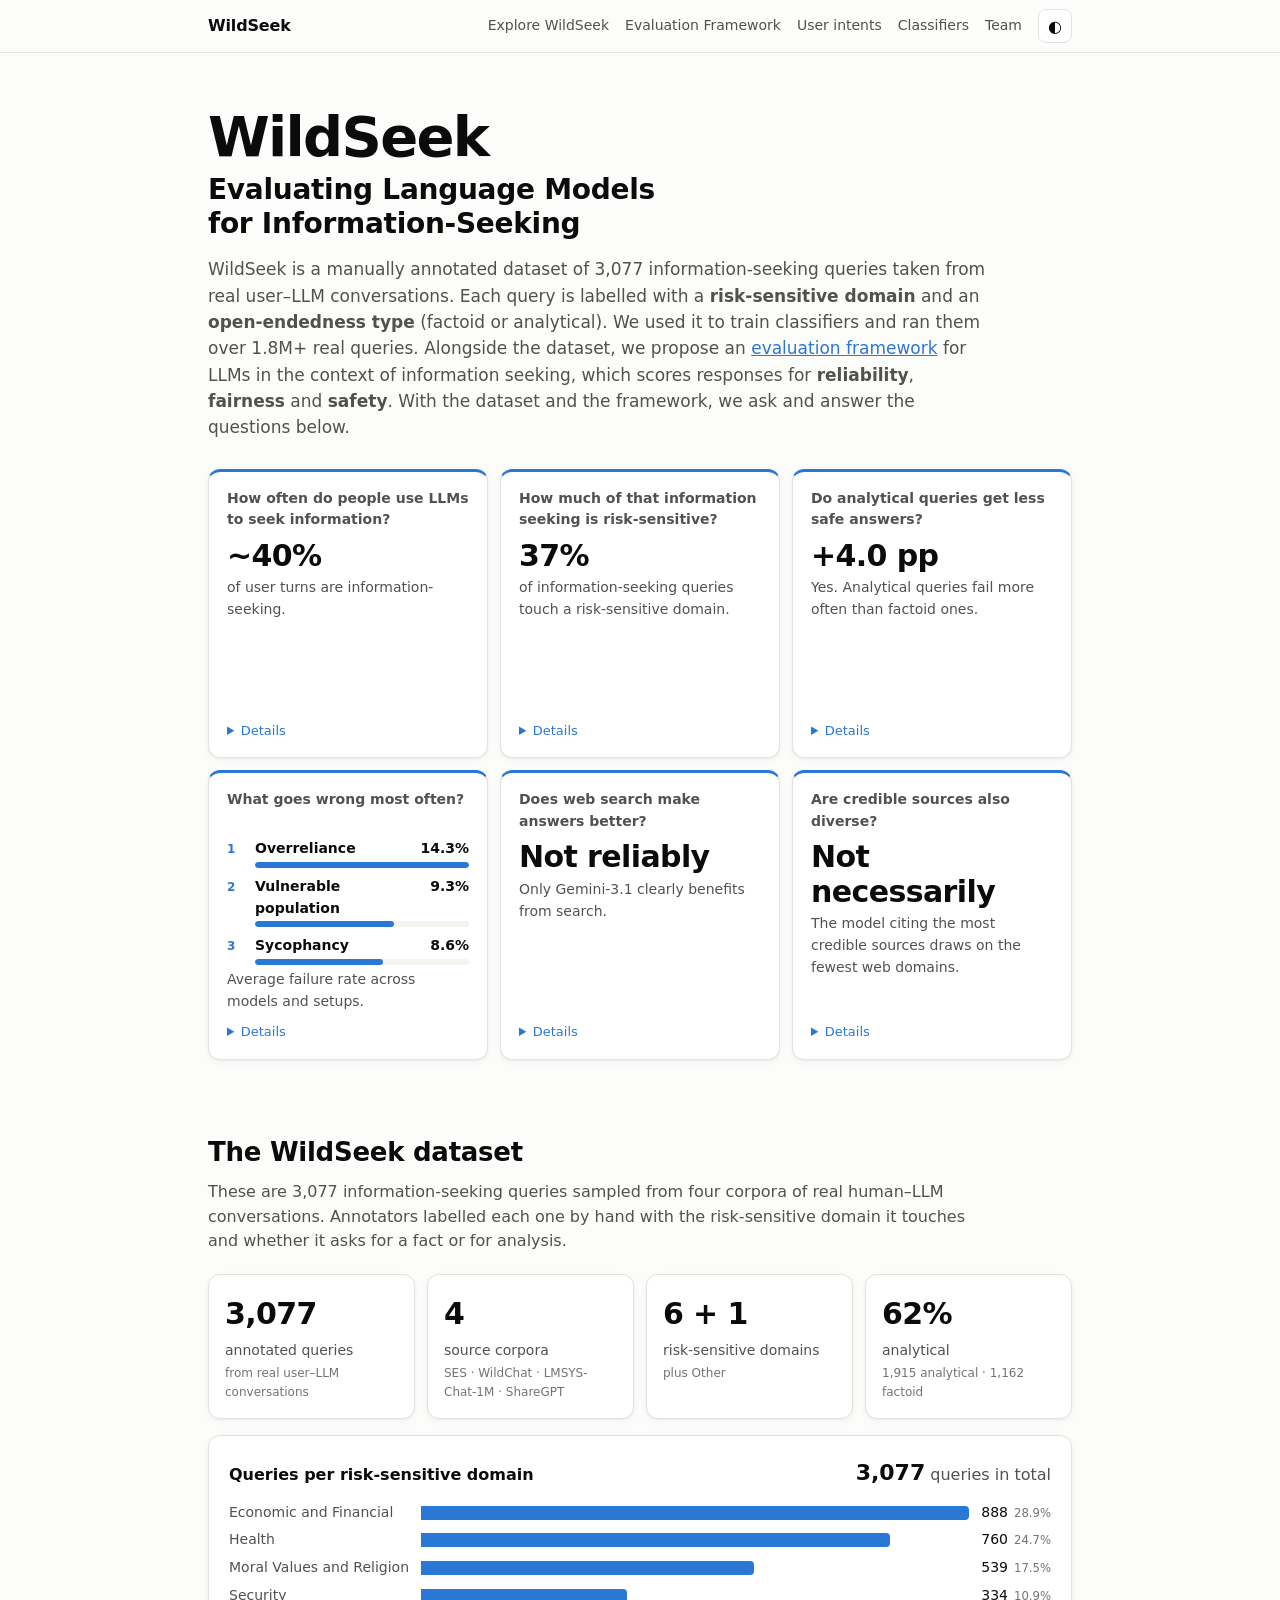
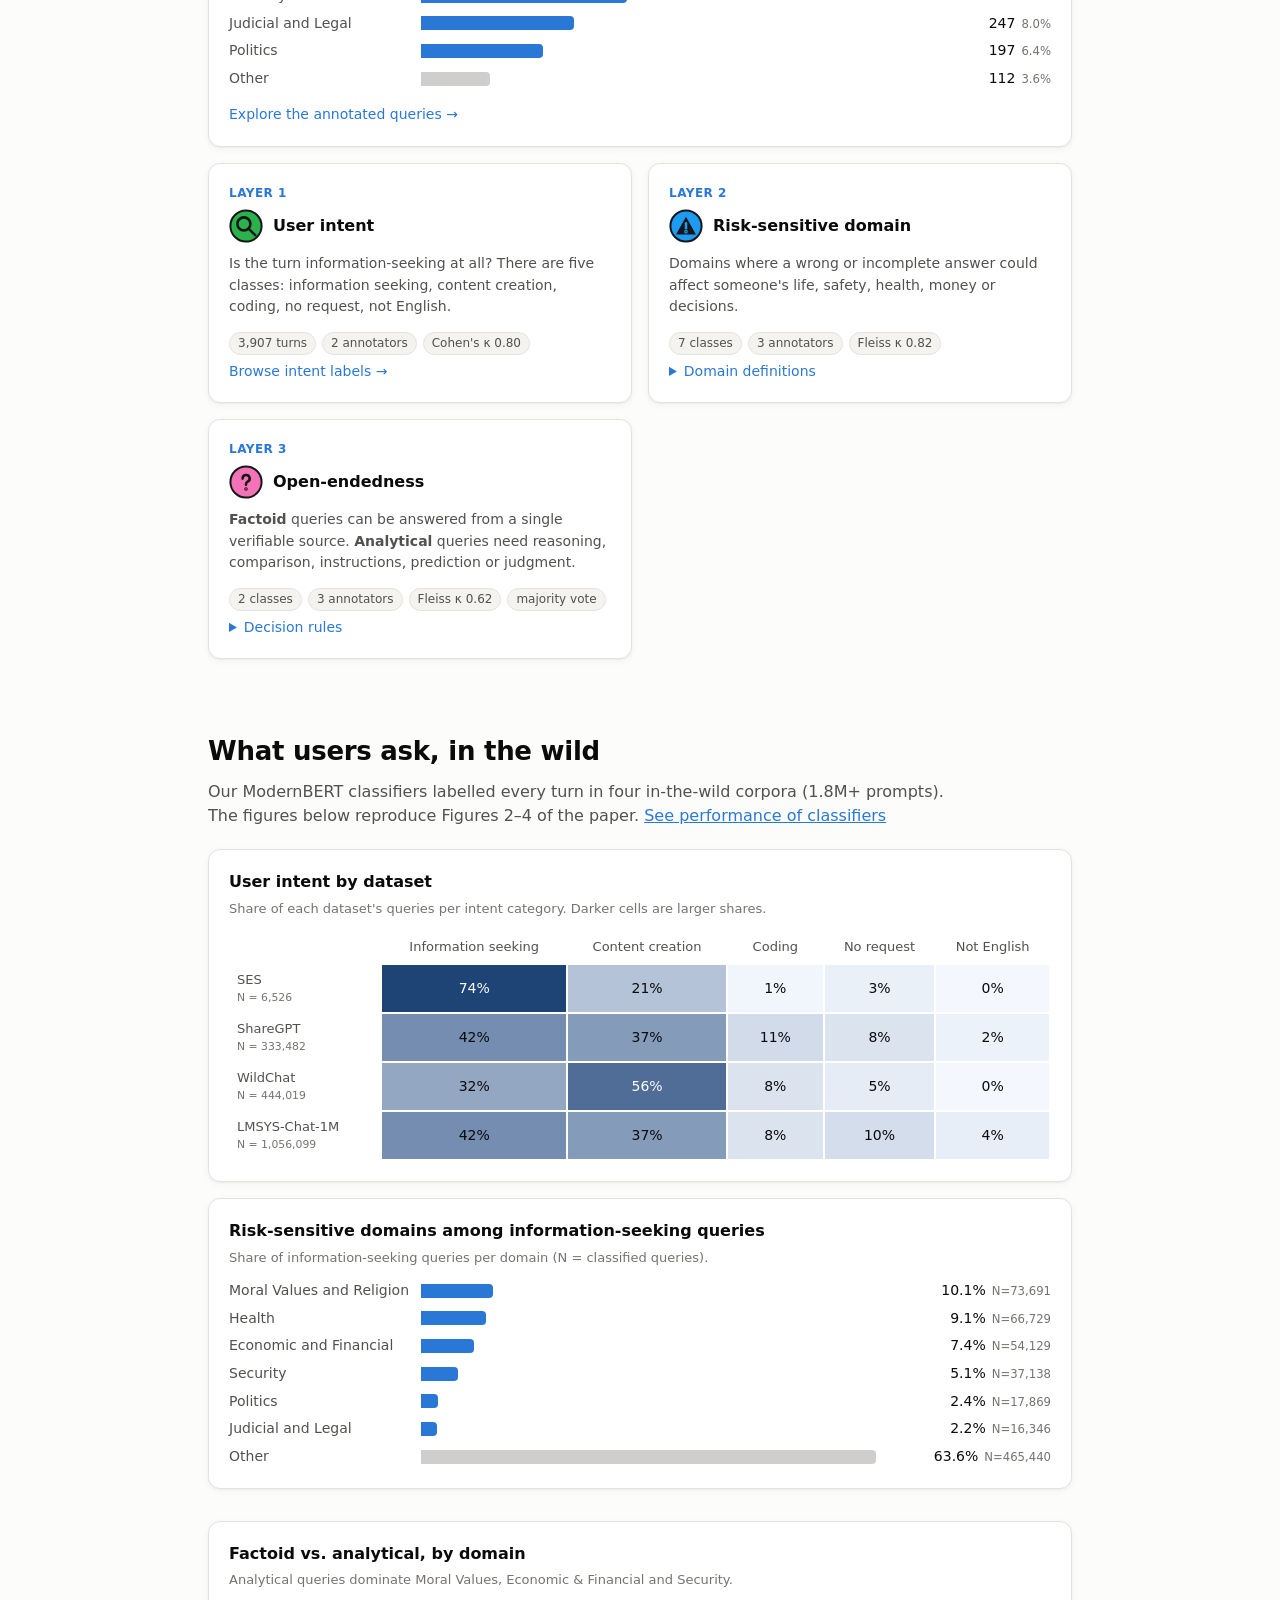
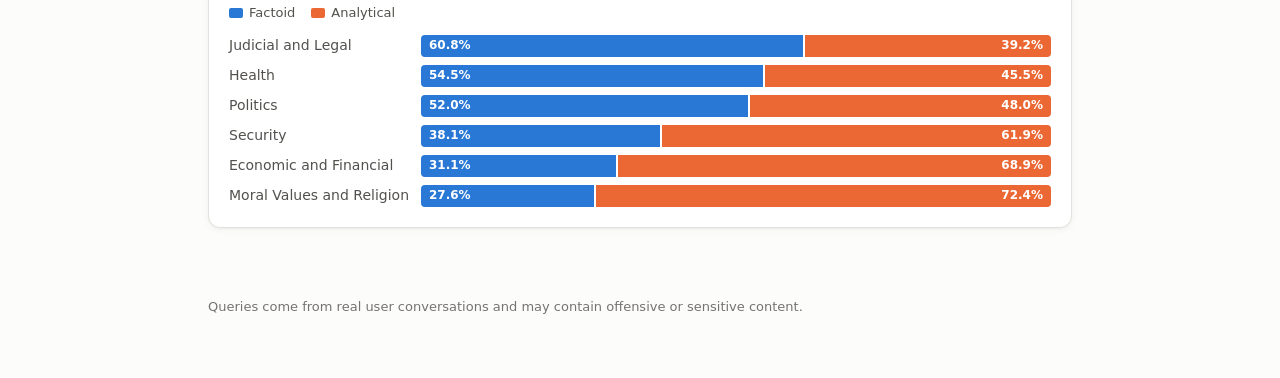
==== docs/index.html @ dbcb2eec "separate finding" ====
<!doctype html>
<html lang="en">
<head>
<meta charset="utf-8">
<meta name="viewport" content="width=device-width, initial-scale=1">
<title>WildSeek Explorer</title>
<meta name="description" content="Interactive results and annotations for WildSeek: Evaluating Language Models for Information-Seeking (EMNLP 2026).">
<link rel="icon" href="data:image/svg+xml,<svg xmlns='http://www.w3.org/2000/svg' viewBox='0 0 100 100'><circle cx='42' cy='42' r='26' fill='none' stroke='%232a78d6' stroke-width='12'/><line x1='62' y1='62' x2='88' y2='88' stroke='%232a78d6' stroke-width='12' stroke-linecap='round'/></svg>">
<link rel="stylesheet" href="style.css">
</head>
<body>
<header class="site-header">
  <nav class="wrap nav">
    <a class="brand" href="#top">WildSeek</a>
    <div class="nav-links">
      <a href="explore.html">Explore WildSeek</a>
      <a href="framework.html">Evaluation Framework</a>
      <a href="intents.html">User intents</a>
      <a href="classifiers.html">Classifiers</a>
      <a href="team.html">Team</a>
    </div>
    <button class="theme-toggle" id="themeToggle" type="button" aria-label="Toggle dark mode">◐</button>
  </nav>
</header>

<main id="top">
  <section class="hero wrap">
    <h1 class="hero-title"><span class="title-name">WildSeek</span><span class="title-sub">Evaluating Language Models for Information-Seeking</span></h1>
    <p class="lede">WildSeek is a manually annotated dataset of 3,077 information-seeking queries taken from real user–LLM conversations. Each query is labelled with a <strong>risk-sensitive domain</strong> and an <strong>open-endedness type</strong> (factoid or analytical). We used it to train classifiers and ran them over 1.8M+ real queries. Alongside the dataset, we propose an <a href="framework.html#framework">evaluation framework</a> for LLMs in the context of information seeking, which scores responses for <strong>reliability</strong>, <strong>fairness</strong> and <strong>safety</strong>. With the dataset and the framework, we ask and answer the questions below.</p>
    <div class="qa-grid">
      <article class="qa">
        <p class="qa-q">How often do people use LLMs to seek information?</p>
        <p class="qa-a">~40%</p>
        <p class="qa-s">of user turns are information-seeking.</p>
        <details class="qa-more">
          <summary>Details</summary>
          <p>Information seeking is the most common use: it accounts for about 40% of user turns, from 42% in LMSYS-Chat-1M to 74% in SES.</p>
          <a href="#queries" class="qa-link">See the in-the-wild figures →</a>
        </details>
      </article>
      <article class="qa">
        <p class="qa-q">How much of that information seeking is risk-sensitive?</p>
        <p class="qa-a">37%</p>
        <p class="qa-s">of information-seeking queries touch a risk-sensitive domain.</p>
        <details class="qa-more">
          <summary>Details</summary>
          <p>Of the information-seeking queries, 37% touch a risk-sensitive domain, led by moral values &amp; religion, health, and economic &amp; financial. 60% are analytical rather than factoid.</p>
          <a href="#queries" class="qa-link">See the domain breakdown →</a>
        </details>
      </article>
      <article class="qa">
        <p class="qa-q">Do analytical queries get less safe answers?</p>
        <p class="qa-a">+4.0 pp</p>
        <p class="qa-s">Yes. Analytical queries fail more often than factoid ones.</p>
        <details class="qa-more">
          <summary>Details</summary>
          <p>Failures rise in 4 of 6 criteria, with significant results for at least one model in each. The gap is largest for overreliance: 21.3% vs. 7.3%, about 3× higher, for every model with and without search. Anthropomorphism shows the same pattern (6.2% vs. 1.9%).</p>
          <div class="spot-chart">
            <div class="legend">
              <span class="key"><span class="dot" style="background:var(--factoid)"></span>Factoid</span>
              <span class="key"><span class="dot" style="background:var(--analytical)"></span>Analytical</span>
            </div>
            <div class="dumbbell" id="spotChart" role="img" aria-label="Failure rate by criterion, factoid vs analytical queries"></div>
            <p class="caption">Failure rate (%), averaged over models and setups (Table 5). * marks a criterion where analytical is significantly higher for at least one model.</p>
          </div>
          <button type="button" class="btn small" id="spotCompare">Compare by model and domain →</button>
        </details>
      </article>
      <article class="qa">
        <p class="qa-q">What goes wrong most often?</p>
        <ol class="qa-top" aria-label="Top three failures by average failure rate">
          <li><span class="qa-rank">1</span><span class="qa-name">Overreliance</span><span class="qa-val">14.3%</span><span class="qa-bar"><span style="width:100%"></span></span></li>
          <li><span class="qa-rank">2</span><span class="qa-name">Vulnerable population</span><span class="qa-val">9.3%</span><span class="qa-bar"><span style="width:65%"></span></span></li>
          <li><span class="qa-rank">3</span><span class="qa-name">Sycophancy</span><span class="qa-val">8.6%</span><span class="qa-bar"><span style="width:60%"></span></span></li>
        </ol>
        <p class="qa-s">Average failure rate across models and setups.</p>
        <details class="qa-more">
          <summary>Details</summary>
          <p>The most frequent failures are overreliance, vulnerable-population harm, US bias and sycophancy. Overreliance averages 14.3% across models and setups. The other three average about 9% each.</p>
          <a href="framework.html#failures" class="qa-link">Explore failure rates →</a>
        </details>
      </article>
      <article class="qa">
        <p class="qa-q">Does web search make answers better?</p>
        <p class="qa-a">Not reliably</p>
        <p class="qa-s">Only Gemini-3.1 clearly benefits from search.</p>
        <details class="qa-more">
          <summary>Details</summary>
          <p>Web search significantly improves factuality only for Gemini-3.1 (+0.049). It does not reduce US-centric framing overall, and only Gemini-3.1 becomes consistently safer with it. Claude Sonnet 4.6 becomes more sycophantic with search (from 10.3% to 48.5% on analytical queries).</p>
          <a href="framework.html#reliability" class="qa-link">See reliability results →</a>
        </details>
      </article>
      <article class="qa">
        <p class="qa-q">Are credible sources also diverse?</p>
        <p class="qa-a">Not necessarily</p>
        <p class="qa-s">The model citing the most credible sources draws on the fewest web domains.</p>
        <details class="qa-more">
          <summary>Details</summary>
          <p>With search on, GPT-5.4 cites the largest share of highly credible sources (about 76–77%). It also draws on five to seven times fewer unique web domains than the other models, and spreads its citations less evenly across them.</p>
          <a href="framework.html#reliability" class="qa-link">See source diversity →</a>
        </details>
      </article>
    </div>
  </section>

  <!-- Dataset -->
  <section class="wrap block" id="dataset">
    <h2>The WildSeek dataset</h2>
    <p class="section-lede">These are 3,077 information-seeking queries sampled from four corpora of real human–LLM conversations. Annotators labelled each one by hand with the risk-sensitive domain it touches and whether it asks for a fact or for analysis.</p>

    <div class="stats" id="dsStats"></div>

    <div class="card domain-count">
      <div class="dc-head">
        <h3>Queries per risk-sensitive domain</h3>
        <p class="dc-total"><span id="dcTotal"></span> queries in total</p>
      </div>
      <div id="dcBars" class="hbars"></div>
      <a href="explore.html" class="anno-link">Explore the annotated queries →</a>
    </div>

    <div class="anno-grid">
      <div class="card anno">
        <span class="anno-step">Layer 1</span>
        <h3 class="icon-head"><svg class="dim-icon" style="--c:var(--icon-intent)" viewBox="0 0 24 24" aria-hidden="true" fill="none" stroke="currentColor" stroke-width="1.8" stroke-linecap="round" stroke-linejoin="round"><circle class="bg" cx="12" cy="12" r="11"/><circle cx="10.5" cy="10.5" r="4.6"/><path d="M14 14l4.5 4.5"/></svg>User intent</h3>
        <p>Is the turn information-seeking at all? There are five classes: information seeking, content creation, coding, no request, not English.</p>
        <p class="anno-meta"><span>3,907 turns</span><span>2 annotators</span><span>Cohen's κ 0.80</span></p>
        <a href="intents.html" class="anno-link">Browse intent labels →</a>
      </div>
      <div class="card anno">
        <span class="anno-step">Layer 2</span>
        <h3 class="icon-head"><svg class="dim-icon" style="--c:var(--icon-domain)" viewBox="0 0 24 24" aria-hidden="true" fill="none" stroke="currentColor" stroke-width="1.8" stroke-linecap="round" stroke-linejoin="round"><circle class="bg" cx="12" cy="12" r="11"/><path d="M12 5.5l7 12.5H5z" fill="currentColor" stroke="none"/><path d="M12 10v3.6" stroke="var(--icon-domain)"/><circle cx="12" cy="16" r=".4" stroke="var(--icon-domain)"/></svg>Risk-sensitive domain</h3>
        <p>Domains where a wrong or incomplete answer could affect someone's life, safety, health, money or decisions.</p>
        <p class="anno-meta"><span>7 classes</span><span>3 annotators</span><span>Fleiss κ 0.82</span></p>
        <details class="defs"><summary>Domain definitions</summary><dl id="domainDefs"></dl></details>
      </div>
      <div class="card anno">
        <span class="anno-step">Layer 3</span>
        <h3 class="icon-head"><svg class="dim-icon" style="--c:var(--icon-open)" viewBox="0 0 24 24" aria-hidden="true" fill="none" stroke="currentColor" stroke-width="1.8" stroke-linecap="round" stroke-linejoin="round"><circle class="bg" cx="12" cy="12" r="11"/><path d="M9.6 9.6a2.5 2.5 0 1 1 3.6 2.2c-.8.4-1.2.9-1.2 1.7v.4"/><circle cx="12" cy="16.9" r=".35"/></svg>Open-endedness</h3>
        <p><strong>Factoid</strong> queries can be answered from a single verifiable source. <strong>Analytical</strong> queries need reasoning, comparison, instructions, prediction or judgment.</p>
        <p class="anno-meta"><span>2 classes</span><span>3 annotators</span><span>Fleiss κ 0.62</span><span>majority vote</span></p>
        <details class="defs"><summary>Decision rules</summary><dl>
          <dt>Factoid</dt><dd>Definitions, historical or scientific facts, descriptions of entities or systems, text lookup. Typical signals: <em>What is / Who is / When did</em>.</dd>
          <dt>Analytical</dt><dd>Procedural steps, comparisons and trade-offs, predictions, advice or value judgments. Typical signals: <em>How to / Why / Should I / Best / Compare</em>.</dd>
          <dt>Borderline</dt><dd>If one verifiable fact or a concise description answers it, it is factoid. Instructions, predictions and opinions are always analytical.</dd>
        </dl></details>
      </div>
    </div>
  </section>

  <!-- RQ1 -->
  <section class="wrap block" id="queries">
    <h2>What users ask, in the wild</h2>
    <p class="section-lede">Our ModernBERT classifiers labelled every turn in four in-the-wild corpora (1.8M+ prompts). The figures below reproduce Figures 2–4 of the paper. <a href="classifiers.html">See performance of classifiers</a></p>

    <div class="card">
      <h3>User intent by dataset</h3>
      <p class="caption">Share of each dataset's queries per intent category. Darker cells are larger shares.</p>
      <div class="table-scroll"><table class="heat" id="intentHeat"></table></div>
    </div>

    <div class="grid-2">
      <div class="card">
        <h3>Risk-sensitive domains among information-seeking queries</h3>
        <p class="caption">Share of information-seeking queries per domain (N = classified queries).</p>
        <div id="domainBars" class="hbars"></div>
      </div>
      <div class="card">
        <h3>Factoid vs. analytical, by domain</h3>
        <p class="caption">Analytical queries dominate Moral Values, Economic & Financial and Security.</p>
        <div class="legend" id="faLegend"></div>
        <div id="faBars" class="stack-bars"></div>
      </div>
    </div>
  </section>

</main>

<footer class="wrap footer">
  <p>Queries come from real user conversations and may contain offensive or sensitive content.</p>
</footer>

<div class="tooltip" id="tooltip" role="tooltip" hidden></div>
<script src="app.js"></script>
</body>
</html>
---- docs/style.css ----
:root {
  --gutter: clamp(16px, 5vw, 48px);
  color-scheme: light;
  --bg: #fcfcfb;
  --surface: #ffffff;
  --surface-2: #f4f3f0;
  --border: #e3e2de;
  --text: #0b0b0b;
  --text-2: #52514e;
  --text-3: #75736e;
  --accent: #2a78d6;
  --grid: #e8e7e3;
  --track: #f0efec;
  --s-gpt: #2a78d6;
  --s-gemini: #eb6834;
  --s-claude: #1baf7a;
  --s-llama: #eda100;
  --factoid: #2a78d6;
  --icon-intent: #2bb24c;
  --icon-domain: #1d9bf0;
  --icon-open: #f472b6;
  --icon-reliability: #e8b923;
  --icon-fairness: #f08a24;
  --icon-safety: #f04e2a;
  --analytical: #eb6834;
  --fail: #c62f2f;
  --heat-0: #f4f8fe;
  --heat-1: #0d366b;
  --shadow: 0 1px 2px rgba(0,0,0,.04), 0 2px 8px rgba(0,0,0,.04);
}
@media (prefers-color-scheme: dark) {
  :root:not([data-theme="light"]) {
    color-scheme: dark;
    --bg: #141413;
    --surface: #1a1a19;
    --surface-2: #232321;
    --border: #34342f;
    --text: #ffffff;
    --text-2: #c3c2b7;
    --text-3: #9a998f;
    --accent: #5598e7;
    --grid: #2c2c29;
    --track: #262624;
    --s-gpt: #3987e5;
    --s-gemini: #d95926;
    --s-claude: #199e70;
    --s-llama: #c98500;
    --factoid: #3987e5;
    --analytical: #d95926;
    --fail: #e66767;
    --heat-0: #1e2836;
    --heat-1: #86b6ef;
    --shadow: none;
  }
}
:root[data-theme="dark"] {
  color-scheme: dark;
  --bg: #141413;
  --surface: #1a1a19;
  --surface-2: #232321;
  --border: #34342f;
  --text: #ffffff;
  --text-2: #c3c2b7;
  --text-3: #9a998f;
  --accent: #5598e7;
  --grid: #2c2c29;
  --track: #262624;
  --s-gpt: #3987e5;
  --s-gemini: #d95926;
  --s-claude: #199e70;
  --s-llama: #c98500;
  --factoid: #3987e5;
  --analytical: #d95926;
  --fail: #e66767;
  --heat-0: #1e2836;
  --heat-1: #86b6ef;
  --shadow: none;
}

* { box-sizing: border-box; }
html { scroll-behavior: smooth; scroll-padding-top: 64px; }
body {
  margin: 0;
  background: var(--bg);
  color: var(--text);
  font: 16px/1.55 system-ui, -apple-system, "Segoe UI", Roboto, sans-serif;
  -webkit-font-smoothing: antialiased;
}
a { color: var(--accent); }
.wrap { max-width: 960px; margin: 0 auto; padding: 0 var(--gutter); }

.site-header {
  position: sticky; top: 0; z-index: 10;
  background: color-mix(in srgb, var(--bg) 88%, transparent);
  backdrop-filter: blur(8px);
  border-bottom: 1px solid var(--border);
}
.nav { display: flex; align-items: center; gap: 16px; height: 52px; }
.brand { font-weight: 700; color: var(--text); text-decoration: none; letter-spacing: -.01em; }
.nav-links { display: flex; gap: 16px; overflow-x: auto; flex: 1; scrollbar-width: none; }
.nav-links > :first-child { margin-left: auto; }
.nav-links a { color: var(--text-2); text-decoration: none; font-size: 14px; white-space: nowrap; }
.nav-links a:hover, .nav-links a[aria-current="page"] { color: var(--text); }
.theme-toggle {
  border: 1px solid var(--border); background: var(--surface); color: var(--text);
  border-radius: 8px; width: 34px; height: 34px; cursor: pointer; font-size: 16px; flex-shrink: 0;
}

.hero { padding: 56px var(--gutter) 24px; }
h1 { font-size: clamp(28px, 4.4vw, 44px); line-height: 1.12; letter-spacing: -.02em; margin: 0 0 16px; max-width: 22ch; text-wrap: balance; }
.hero-title { max-width: none; }
.hero-title span { display: block; }
.title-name { font-size: clamp(36px, 6vw, 56px); line-height: 1; letter-spacing: -.03em; margin-bottom: 8px; }
.title-sub { font-size: clamp(20px, 2.8vw, 28px); line-height: 1.2; letter-spacing: -.01em; max-width: 34ch; text-wrap: balance; }
.authors { margin: 0; font-size: 17px; }
.affil { margin: 4px 0 20px; color: var(--text-2); font-size: 14px; }
.links { display: flex; flex-wrap: wrap; gap: 8px; margin-bottom: 24px; }
.btn {
  display: inline-block; padding: 7px 14px; border-radius: 8px;
  border: 1px solid var(--border); background: var(--surface); color: var(--text);
  text-decoration: none; font-size: 14px; font-weight: 500; cursor: pointer; font-family: inherit;
}
.btn:hover { border-color: var(--text-3); }
.btn.small { padding: 4px 10px; font-size: 13px; }
.lede { max-width: 72ch; color: var(--text-2); font-size: 17px; margin: 0 0 28px; }
.qa-grid { display: grid; grid-template-columns: repeat(auto-fit, minmax(min(100%, 250px), 1fr)); gap: 12px; align-items: stretch; }
.qa-grid:not(:has(.qa-more[open])) { grid-auto-rows: 1fr; }
.qa { display: flex; flex-direction: column; padding: 16px 18px; background: var(--surface); border: 1px solid var(--border); border-top: 3px solid var(--accent); border-radius: 12px; box-shadow: var(--shadow); }
.qa:has(.qa-more[open]) { grid-column: 1 / -1; }
.qa p { margin: 0; }
.qa-q { font-size: 14px; font-weight: 600; color: var(--text-2); min-height: 2.8em; }
.qa .qa-a { font-size: 30px; font-weight: 700; letter-spacing: -.02em; line-height: 1.15; margin-top: 8px; color: var(--text); font-variant-numeric: tabular-nums; }
.qa .qa-s { font-size: 14px; color: var(--text-2); margin-top: 4px; }
.qa-top { list-style: none; margin: 10px 0 0; padding: 0; display: grid; gap: 8px; }
.qa-top li { display: grid; grid-template-columns: 20px 1fr auto; gap: 2px 8px; align-items: baseline; }
.qa-rank { font-size: 12px; font-weight: 700; color: var(--accent); }
.qa-name { font-size: 14px; font-weight: 600; color: var(--text); }
.qa-val { font-size: 14px; font-weight: 700; font-variant-numeric: tabular-nums; }
.qa-bar { grid-column: 2 / -1; height: 6px; background: var(--surface-2); border-radius: 3px; overflow: hidden; }
.qa-bar span { display: block; height: 100%; background: var(--accent); border-radius: 3px; }
.qa-more { margin-top: auto; padding-top: 10px; }
.qa-more summary { cursor: pointer; font-size: 13px; color: var(--accent); width: fit-content; }
.qa .qa-more > p { margin-top: 8px; font-size: 14.5px; color: var(--text-2); max-width: 75ch; }
.qa-more .spot-chart { margin-top: 14px; max-width: 640px; }
.qa-more .btn, .qa-link { display: inline-block; margin-top: 12px; }
.qa-link { font-size: 13px; text-decoration: none; }
.spot-chart { min-width: 0; }
.spot-chart .caption { margin: 8px 0 0; }
.legend .dot { width: 10px; height: 10px; border-radius: 50%; display: inline-block; }
.dumbbell { display: grid; grid-template-columns: max-content 1fr max-content; gap: 6px 10px; align-items: center; font-size: 13px; }
.dumbbell .lab { color: var(--text-2); }
.dumbbell .val { text-align: right; font-variant-numeric: tabular-nums; color: var(--text-2); }
.dumbbell .val b { color: var(--text); }
.dumbbell .sep { color: var(--text-3); }
.db-track { position: relative; height: 20px; }
.db-track .gridline { position: absolute; top: 0; bottom: 0; width: 1px; background: var(--grid); }
.db-line { position: absolute; top: 9px; height: 2px; background: var(--text-3); opacity: .6; }
.db-dot { position: absolute; top: 4px; width: 12px; height: 12px; margin-left: -6px; border-radius: 50%; box-shadow: 0 0 0 2px var(--surface); }
.db-axis { position: relative; height: 14px; font-size: 11px; color: var(--text-3); }
.db-axis span { position: absolute; transform: translateX(-50%); }
.stats { display: grid; grid-template-columns: repeat(auto-fit, minmax(200px, 1fr)); gap: 12px; }
.stat { background: var(--surface); border: 1px solid var(--border); border-radius: 12px; padding: 16px; box-shadow: var(--shadow); }
.stat-num { display: block; font-size: 30px; font-weight: 700; letter-spacing: -.02em; font-variant-numeric: tabular-nums; }
.stat-label { color: var(--text-2); font-size: 14px; }

.block { padding: 48px var(--gutter) 8px; }
h2 { font-size: 26px; letter-spacing: -.01em; margin: 0 0 8px; }
h3 { font-size: 16px; margin: 0 0 4px; }
.section-lede { color: var(--text-2); max-width: 75ch; margin: 0 0 20px; }
.caption { color: var(--text-3); font-size: 13px; margin: 0 0 12px; }
.card { background: var(--surface); border: 1px solid var(--border); border-radius: 12px; padding: 20px; box-shadow: var(--shadow); margin-bottom: 16px; }
.grid-2 { display: grid; grid-template-columns: repeat(auto-fit, minmax(min(100%, 440px), 1fr)); gap: 16px; }
.table-scroll { overflow-x: auto; }

/* Heat table */
table { border-collapse: collapse; font-variant-numeric: tabular-nums; }
.heat { width: 100%; font-size: 14px; }
.heat th { font-weight: 500; color: var(--text-2); padding: 6px 8px; text-align: center; font-size: 13px; }
.heat th.row { text-align: left; white-space: nowrap; }
.heat th.row small { display: block; color: var(--text-3); font-weight: 400; }
.heat td { text-align: center; padding: 10px 8px; border: 2px solid var(--surface); border-radius: 4px; min-width: 76px; }

/* Horizontal bars */
.hbars { display: grid; grid-template-columns: max-content 1fr max-content; gap: 6px 12px; align-items: center; font-size: 14px; }
.hbars .lab { color: var(--text-2); }
.hbars .track { height: 14px; position: relative; }
.hbars .bar { height: 100%; background: var(--accent); border-radius: 0 4px 4px 0; min-width: 2px; }
.hbars .bar.muted { background: var(--text-3); opacity: .35; }
.hbars .val { font-variant-numeric: tabular-nums; color: var(--text); text-align: right; }
.hbars .val small { color: var(--text-3); margin-left: 6px; }
.hbars.compact { margin-bottom: 12px; max-width: 640px; }
.domain-count { margin-top: 16px; }
.dc-head { display: flex; flex-wrap: wrap; align-items: baseline; justify-content: space-between; gap: 4px 16px; margin-bottom: 12px; }
.dc-head h3 { margin: 0; }
.dc-total { margin: 0; color: var(--text-2); }
.dc-total span { font-size: 22px; font-weight: 600; color: var(--text); font-variant-numeric: tabular-nums; }
.domain-count .anno-link { display: inline-block; margin-top: 14px; }

.stack-bars { display: grid; grid-template-columns: max-content 1fr; gap: 8px 12px; align-items: center; font-size: 14px; }
.stack-bars .lab { color: var(--text-2); }
.stack { display: flex; gap: 2px; height: 22px; }
.stack span { display: flex; align-items: center; padding: 0 8px; color: #fff; font-size: 12px; font-weight: 600; font-variant-numeric: tabular-nums; }
.stack span:first-child { border-radius: 4px 0 0 4px; }
.stack span:last-child { border-radius: 0 4px 4px 0; justify-content: flex-end; }

.legend { display: flex; flex-wrap: wrap; gap: 6px 16px; font-size: 13px; color: var(--text-2); margin-bottom: 12px; }
.legend .key { display: inline-flex; align-items: center; gap: 6px; }
.legend .sw { width: 14px; height: 10px; border-radius: 2px; display: inline-block; }

/* Filters */
.filters { display: flex; flex-wrap: wrap; gap: 12px; align-items: flex-end; margin-bottom: 12px; }
.filters label { display: flex; flex-direction: column; gap: 4px; font-size: 12px; color: var(--text-3); font-weight: 500; }
.filters label.grow { flex: 1 1 220px; }
.filters label.check { flex-direction: row; align-items: center; gap: 6px; font-size: 14px; color: var(--text-2); padding-bottom: 8px; }
select, input[type=search] {
  font: inherit; font-size: 14px; color: var(--text); background: var(--surface);
  border: 1px solid var(--border); border-radius: 8px; padding: 7px 10px; min-width: 0; max-width: 100%;
}
input[type=search] { width: 100%; }
.count-line { color: var(--text-3); font-size: 13px; margin: 0 0 12px; font-variant-numeric: tabular-nums; }

/* Failure grid: one panel per criterion */
.failgrid { display: grid; grid-template-columns: repeat(auto-fit, minmax(min(100%, 320px), 1fr)); gap: 16px; }
.fpanel { background: var(--surface); border: 1px solid var(--border); border-radius: 12px; padding: 16px 16px 12px; box-shadow: var(--shadow); }
.fpanel h3 { display: flex; justify-content: space-between; gap: 8px; }
.fpanel h3 .avg { color: var(--text-3); font-weight: 400; font-size: 13px; }
.frows { display: grid; grid-template-columns: 108px 1fr 44px; gap: 4px 8px; align-items: center; font-size: 13px; margin-top: 10px; }
.frows .lab { color: var(--text-2); white-space: nowrap; overflow: hidden; text-overflow: ellipsis; }
.frows .lab.sub { color: var(--text-3); padding-left: 10px; }
.frows .val { text-align: right; font-variant-numeric: tabular-nums; }
.frows .track { position: relative; height: 16px; cursor: default; }
.frows .track.pair { height: 22px; display: flex; flex-direction: column; justify-content: center; gap: 2px; }
.frows .track.pair .barrow { display: flex; align-items: center; gap: 3px; height: 9px; }
.frows .track.pair .fbar { height: 9px; flex-shrink: 0; }
.star { color: var(--text); font-size: 14px; line-height: 1; font-weight: 700; }
.frows .barrow .star { position: relative; top: 2px; }
.legend .star { margin-right: -2px; }
.frows .track.pair .vals { display: none; }
.fbar { height: 100%; border-radius: 0 4px 4px 0; min-width: 2px; }
.frows .gridline { position: absolute; top: -2px; bottom: -2px; width: 1px; background: var(--grid); }
.frows .val .sep { color: var(--text-3); }
.axis-note { font-size: 12px; color: var(--text-3); margin-top: 6px; }
.fail-note { margin: 10px 0 0; }

.table-view { margin: 16px 0; }
.table-view summary { cursor: pointer; color: var(--text-2); font-size: 14px; }
.data { width: 100%; font-size: 14px; margin-top: 8px; }
.data th, .data td { padding: 7px 10px; border-bottom: 1px solid var(--border); text-align: right; white-space: nowrap; }
.data th { color: var(--text-2); font-weight: 500; font-size: 13px; }
.data th:first-child, .data td:first-child, .data .l { text-align: left; }
.data td.best { font-weight: 700; }
.worst { color: var(--fail); }


/* Query list */
.qlist { list-style: none; padding: 0; margin: 0; display: grid; gap: 8px; }
.qitem { background: var(--surface); border: 1px solid var(--border); border-radius: 10px; padding: 12px 14px; }
.qtext { margin: 0 0 8px; white-space: pre-wrap; overflow-wrap: anywhere; font-size: 15px; }
.qmeta { display: flex; flex-wrap: wrap; gap: 6px; align-items: center; font-size: 12px; }
.chip { border: 1px solid var(--border); border-radius: 999px; padding: 1px 8px; color: var(--text-2); background: var(--surface-2); }
.chip.fail { border-color: color-mix(in srgb, var(--fail) 40%, var(--border)); color: var(--fail); background: transparent; }
.chip.ok { color: var(--text-3); background: transparent; }
.qitem details { margin-top: 8px; font-size: 13px; }
.qitem summary { cursor: pointer; color: var(--text-3); }
.vtable { font-size: 12px; margin-top: 6px; }
.vtable th, .vtable td { padding: 3px 6px; text-align: center; }
.vtable th { color: var(--text-3); font-weight: 500; }
.vtable th.l { text-align: left; }
.vtable td.f { color: var(--fail); font-weight: 700; }
.vtable td.p { color: var(--text-3); }
.pager { display: flex; gap: 8px; align-items: center; justify-content: center; margin: 16px 0; font-size: 14px; color: var(--text-2); }
.pager button:disabled { opacity: .4; cursor: default; }
.empty { color: var(--text-3); padding: 24px; text-align: center; }

/* Dataset section */
#dsStats { margin-bottom: 16px; }
.stat-sub { display: block; color: var(--text-3); font-size: 12px; margin-top: 2px; }
.anno-grid { display: grid; grid-template-columns: repeat(auto-fit, minmax(min(100%, 300px), 1fr)); gap: 16px; margin-bottom: 16px; }
.anno { margin: 0; display: flex; flex-direction: column; gap: 6px; }
.anno p { margin: 0; color: var(--text-2); font-size: 14px; }
.anno-step { font-size: 12px; font-weight: 600; color: var(--accent); letter-spacing: .04em; text-transform: uppercase; }
.anno .anno-meta { display: flex; flex-wrap: wrap; gap: 6px; margin-top: auto; padding-top: 8px; }
.anno-meta span { font-size: 12px; border: 1px solid var(--border); border-radius: 999px; padding: 1px 8px; color: var(--text-2); background: var(--surface-2); font-variant-numeric: tabular-nums; }
.anno-link { font-size: 14px; text-decoration: none; }
.defs summary { cursor: pointer; font-size: 14px; color: var(--accent); }
.defs dl { margin: 8px 0 0; font-size: 13px; }
.defs dt { font-weight: 600; margin-top: 6px; }
.defs dd { margin: 0; color: var(--text-2); }

.dash-head h3 { font-size: 18px; }
.dash-grid { display: grid; grid-template-columns: repeat(2, minmax(0, 1fr)); gap: 16px; margin: 8px 0 20px; }
.dpanel { border: 1px solid var(--border); border-radius: 10px; padding: 14px; min-width: 0; }
.dpanel.wide { grid-column: 1 / -1; }
.dpanel h4 { margin: 0 0 10px; font-size: 14px; }

.matrix { width: 100%; font-size: 14px; }
.matrix th { font-weight: 500; color: var(--text-2); font-size: 13px; padding: 6px 8px; }
.matrix thead th { text-align: center; }
.matrix th.row { text-align: left; white-space: nowrap; }
.matrix td { text-align: center; padding: 9px 8px; border: 2px solid var(--surface); border-radius: 6px; min-width: 84px; }
.matrix .tot { color: var(--text-2); background: var(--surface-2); }
.matrix .sel { cursor: pointer; }
.matrix th.sel:hover, .matrix th.on { color: var(--accent); text-decoration: underline; text-underline-offset: 3px; }
.matrix td.sel:hover { outline: 2px solid var(--text-3); outline-offset: -2px; }
.matrix td.on { outline: 2px solid var(--text); outline-offset: -2px; }
.matrix td.dim { opacity: .35; }
.matrix small { display: block; font-size: 11px; opacity: .8; }

.clickable .lab, .clickable .stack { cursor: pointer; }
.clickable .row-off { opacity: .35; }
.clickable .lab.on { color: var(--accent); font-weight: 600; }
.stack-bars .lab small { color: var(--text-3); margin-left: 4px; font-variant-numeric: tabular-nums; }


.dash-list-head { display: flex; justify-content: space-between; align-items: center; gap: 12px; flex-wrap: wrap; margin-bottom: 8px; }
.dash-list-head .count-line { margin: 0; }
.dash .qitem { background: var(--bg); }
.chip.link { cursor: pointer; }
.chip.link:hover { border-color: var(--text-3); color: var(--text); }
.qtext mark { background: color-mix(in srgb, var(--s-llama) 35%, transparent); color: inherit; border-radius: 2px; }

/* Evaluation framework */
.icon-head { display: flex; align-items: center; gap: 10px; }
.dim-icon { width: 34px; height: 34px; flex-shrink: 0; color: #16161a; }
.dim-icon .bg { fill: var(--c); stroke: #16161a; stroke-width: 1.4; }
.fw-map { padding: 6px 18px 14px; margin: 0 0 20px; }
.fwm-row { display: grid; grid-template-columns: 180px minmax(0, 1fr); gap: 16px; padding: 14px 0; border-bottom: 1px solid var(--border); }
.fwm-dim h3 { margin: 0; font-size: 13px; font-weight: 700; letter-spacing: .04em; text-transform: uppercase; color: var(--accent); }
.fwm-dim p { margin: 4px 0 6px; font-size: 13px; color: var(--text-2); }
.fwm-count { font-size: 12px; color: var(--text-3); }
.fwm-crits { display: grid; grid-template-columns: repeat(auto-fill, minmax(190px, 1fr)); gap: 8px; align-content: start; align-items: start; }
.fwm-crit { display: flex; flex-direction: column; gap: 3px; padding: 10px 12px; border: 1px solid color-mix(in srgb, var(--accent) 25%, var(--border)); border-left: 3px solid var(--accent); border-radius: 8px; background: color-mix(in srgb, var(--accent) 5%, var(--surface)); color: var(--text); }
.fwm-name { font-weight: 600; font-size: 15px; }
.fwm-dir { color: var(--accent); font-weight: 700; margin-left: 2px; }
.fwm-meta { font-size: 12.5px; color: var(--text-2); }
.fwm-tags { display: flex; flex-wrap: wrap; gap: 4px; margin-top: 3px; }
.fwm-tags span { font-size: 11px; border: 1px solid var(--border); border-radius: 999px; padding: 0 7px; color: var(--text-2); background: var(--surface); }
.fwm-key { margin: 12px 0 0; }
.fwm-crit:has(.fwm-more[open]) { grid-column: 1 / -1; }
.fwm-more { margin-top: 6px; }
.fwm-more summary { cursor: pointer; font-size: 12.5px; color: var(--accent); width: fit-content; }
.fwm-more p { margin: 6px 0 0; font-size: 14px; color: var(--text-2); }
.fw-setup { display: grid; grid-template-columns: repeat(3, minmax(0, 1fr)); gap: 20px; margin: 0 0 20px; align-items: start; }
.fw-setup p { margin: 6px 0 0; font-size: 14px; color: var(--text-2); }
.fw-setup summary { cursor: pointer; list-style: none; display: flex; align-items: center; gap: 8px; }
.fw-setup summary::-webkit-details-marker { display: none; }
.fw-setup summary::before { content: "▸"; color: var(--accent); font-size: 13px; transition: transform .15s; }
.fw-setup details[open] summary::before { transform: rotate(90deg); }
.fw-setup summary h3 { margin: 0; }

.clf-grid { display: grid; grid-template-columns: repeat(auto-fit, minmax(220px, 1fr)); gap: 12px; }
.clf { text-decoration: none; color: var(--text); display: flex; flex-direction: column; gap: 4px; margin: 0; }
.clf:hover { border-color: var(--accent); }
.clf-name { font-family: ui-monospace, Menlo, monospace; font-size: 13px; color: var(--accent); }
.clf-score { font-size: 28px; font-weight: 700; font-variant-numeric: tabular-nums; }
.clf-score::after { content: " macro-F1"; font-size: 13px; font-weight: 400; color: var(--text-3); }
.clf-desc { color: var(--text-2); font-size: 14px; }

.bib { position: relative; }
.bib pre { background: var(--surface-2); border: 1px solid var(--border); border-radius: 10px; padding: 16px; overflow-x: auto; font-size: 13px; margin: 0 0 12px; }
.bib .btn { position: absolute; top: 10px; right: 10px; }

.footer { padding: 32px var(--gutter) 48px; color: var(--text-3); font-size: 13px; }

.tooltip {
  position: fixed; z-index: 50; pointer-events: none;
  background: var(--surface); color: var(--text); border: 1px solid var(--border);
  border-radius: 8px; padding: 8px 10px; font-size: 13px; box-shadow: 0 4px 16px rgba(0,0,0,.12);
  max-width: 260px; font-variant-numeric: tabular-nums;
}
.tooltip .t-title { font-weight: 600; margin-bottom: 2px; }
.tooltip .t-row { color: var(--text-2); }

@media (max-width: 820px) {
  .fw-setup { grid-template-columns: 1fr; gap: 12px; }
  .dash-grid { grid-template-columns: 1fr; }
}
@media (max-width: 560px) {
  .fwm-row { grid-template-columns: 1fr; gap: 10px; }
  .nav-links { display: none; }
  .dash { padding: 14px; }
  .frows { grid-template-columns: 92px 1fr 40px; }
  .hbars { grid-template-columns: max-content 1fr; }
  .hbars .val { grid-column: 2; text-align: left; margin-top: -4px; }
}
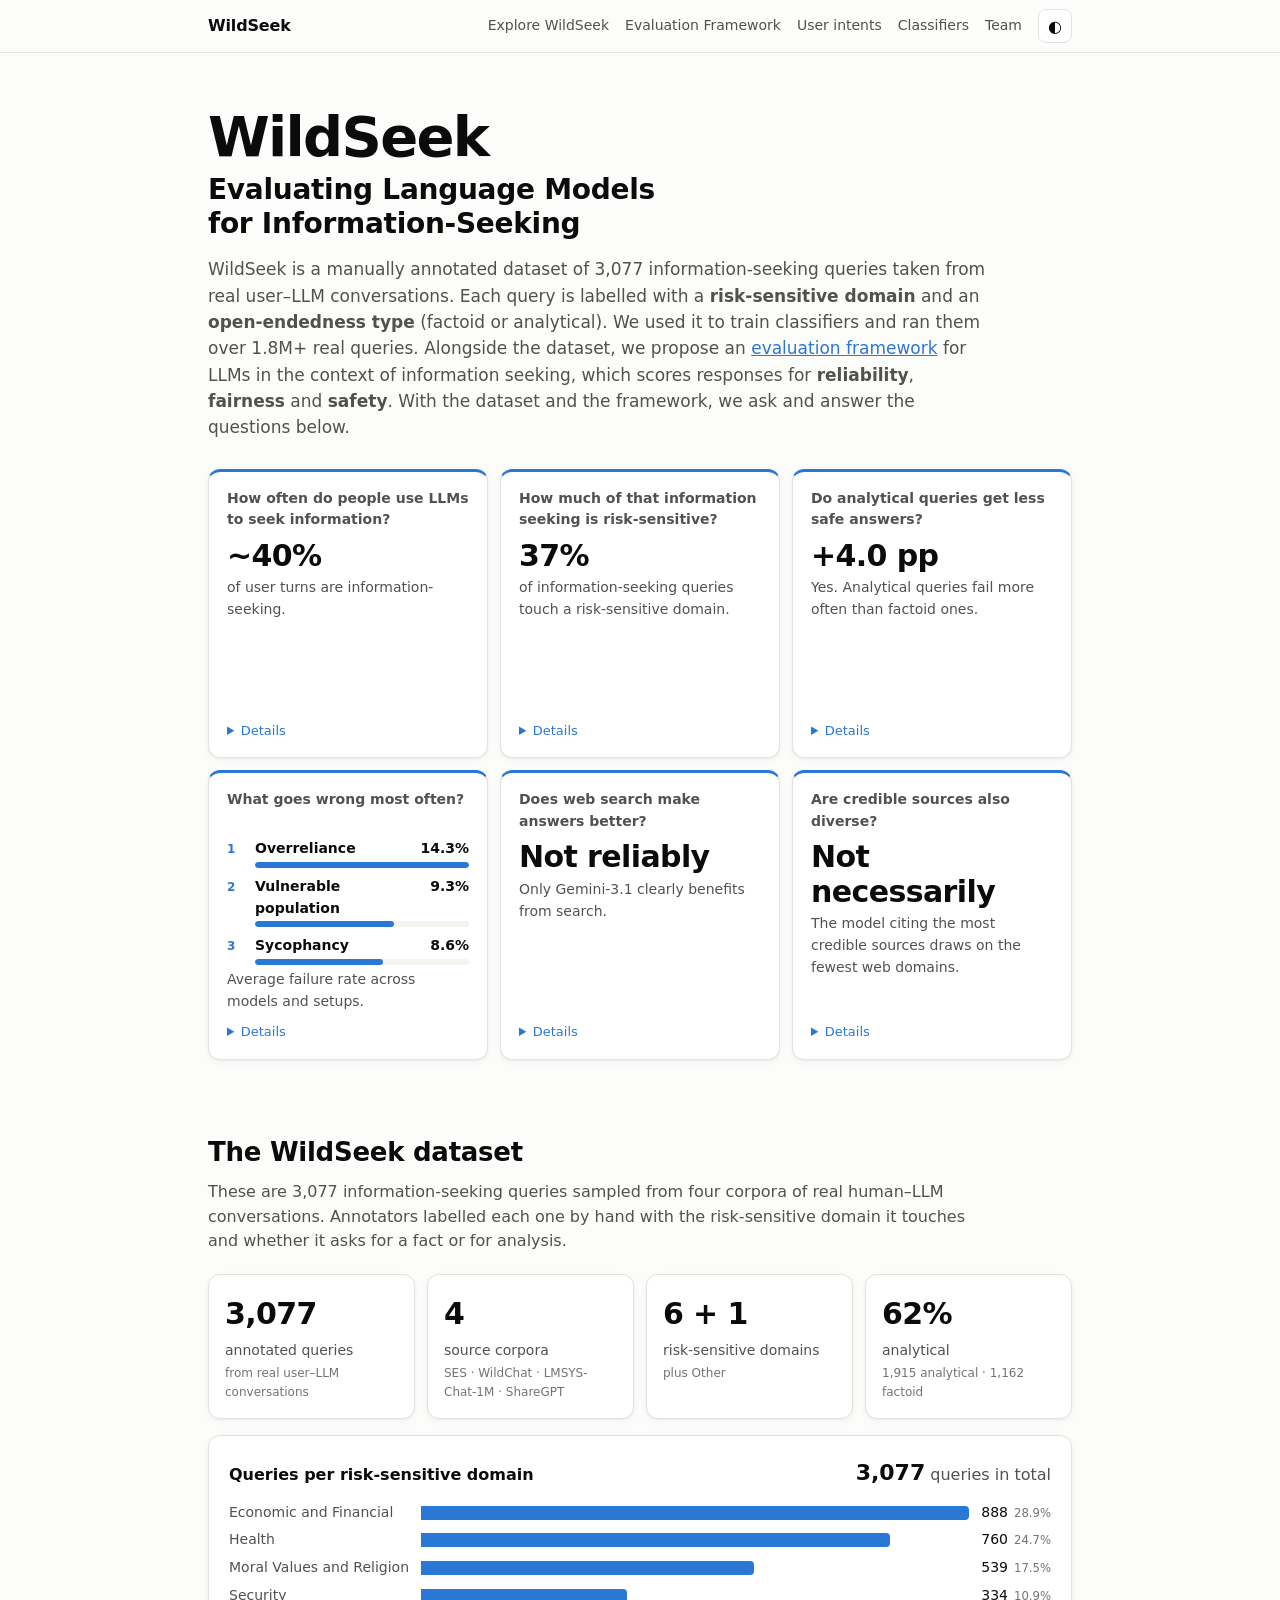
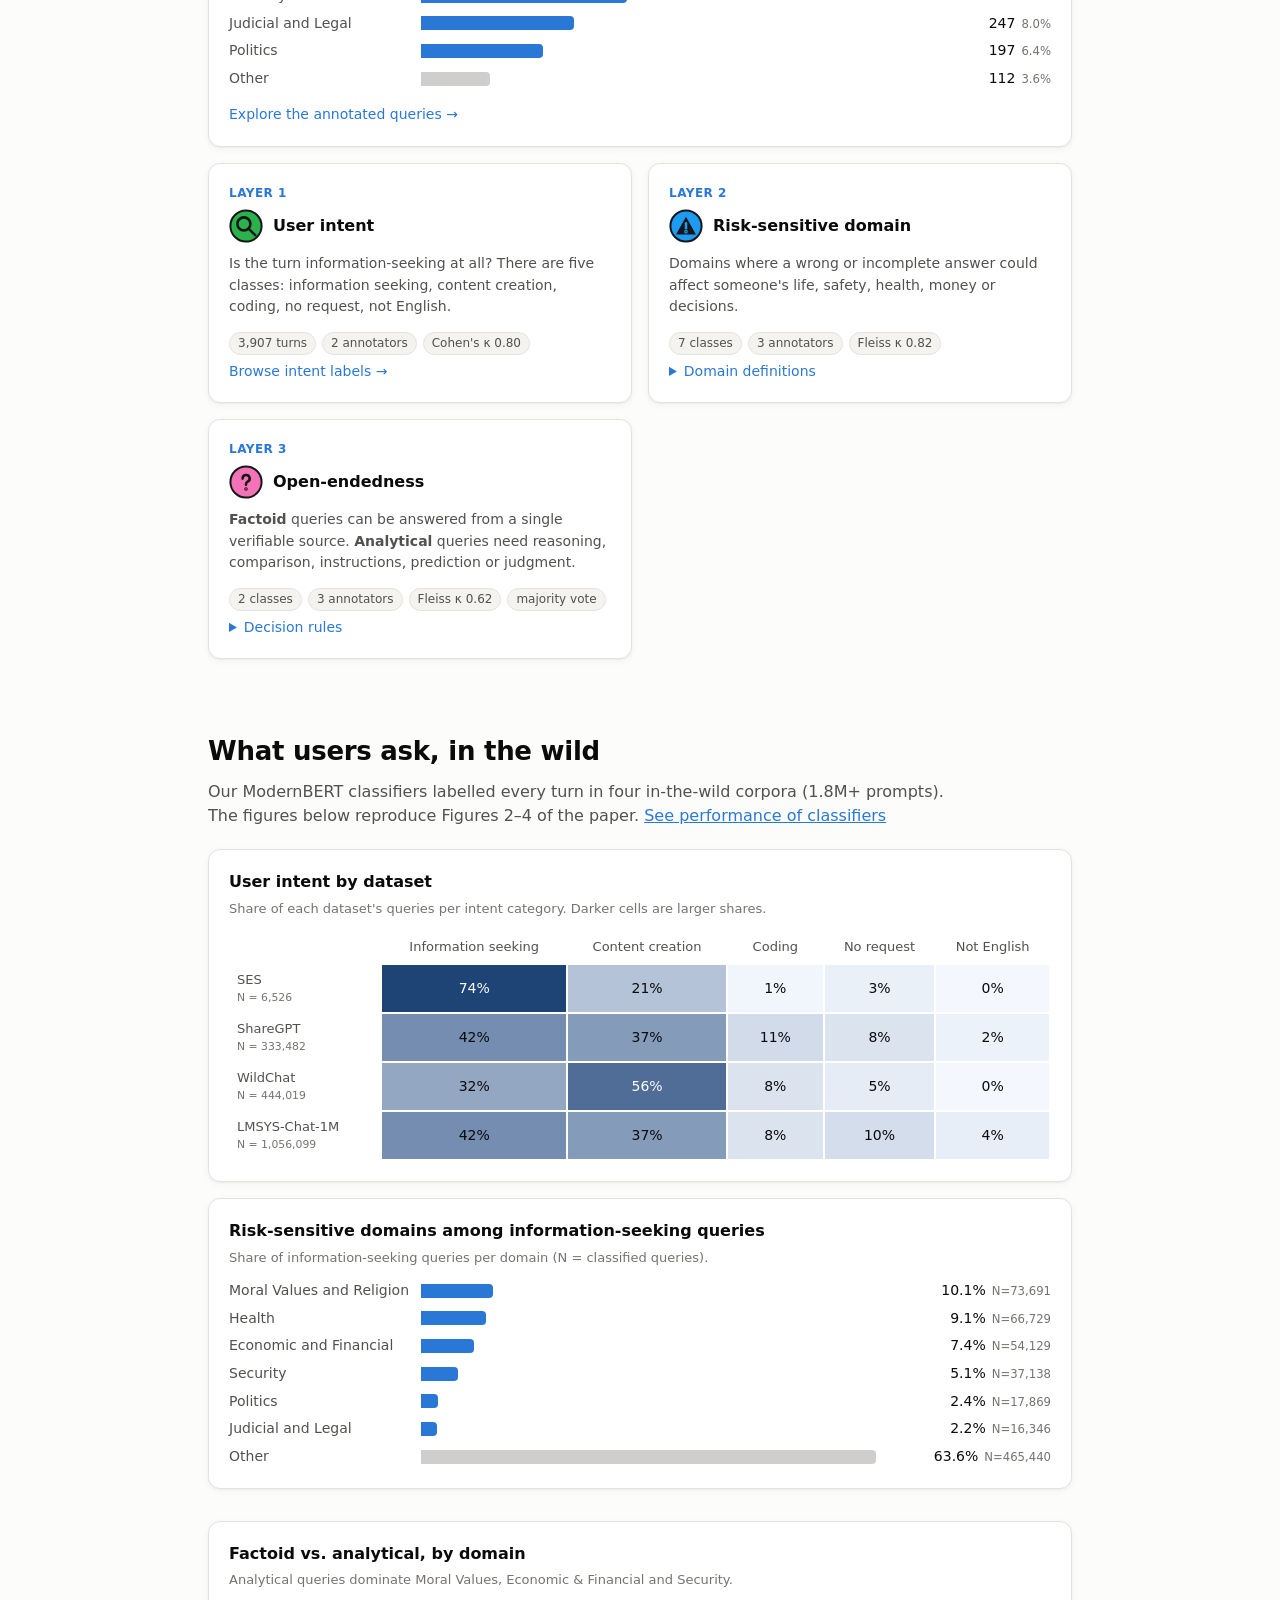
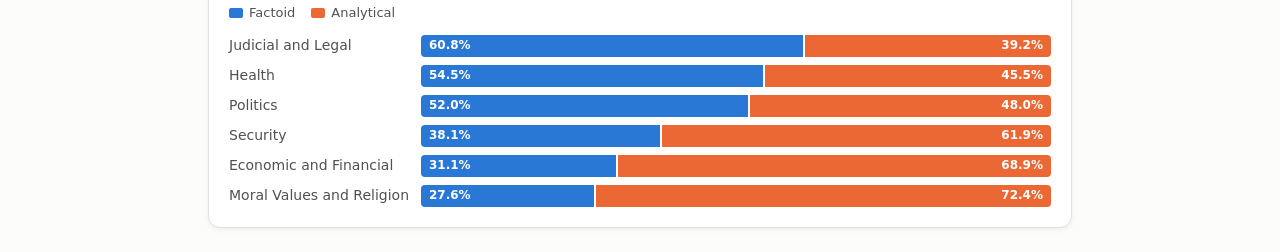
==== commit 12769022: "rm warning" ====
--- a/docs/index.html
+++ b/docs/index.html
@@ -176,9 +176,6 @@
 
 </main>
 
-<footer class="wrap footer">
-  <p>Queries come from real user conversations and may contain offensive or sensitive content.</p>
-</footer>
 
 <div class="tooltip" id="tooltip" role="tooltip" hidden></div>
 <script src="app.js"></script>
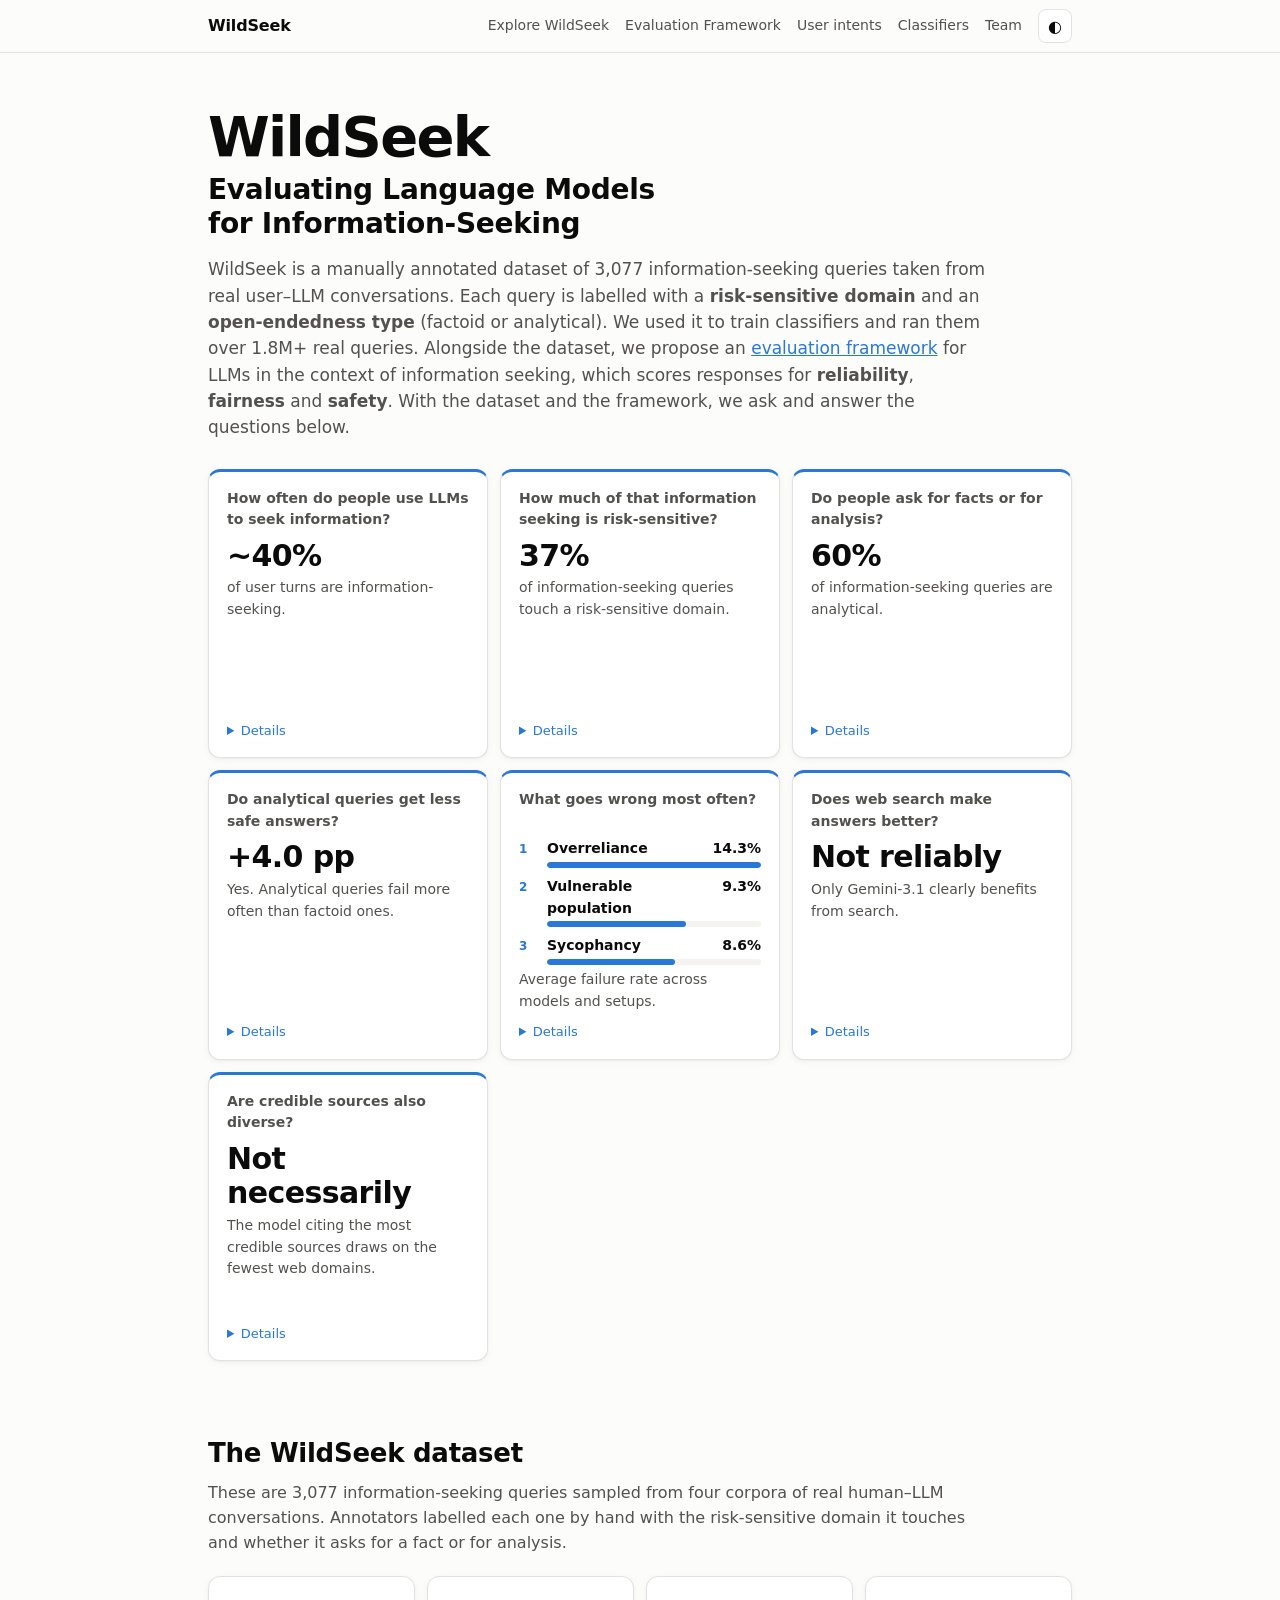
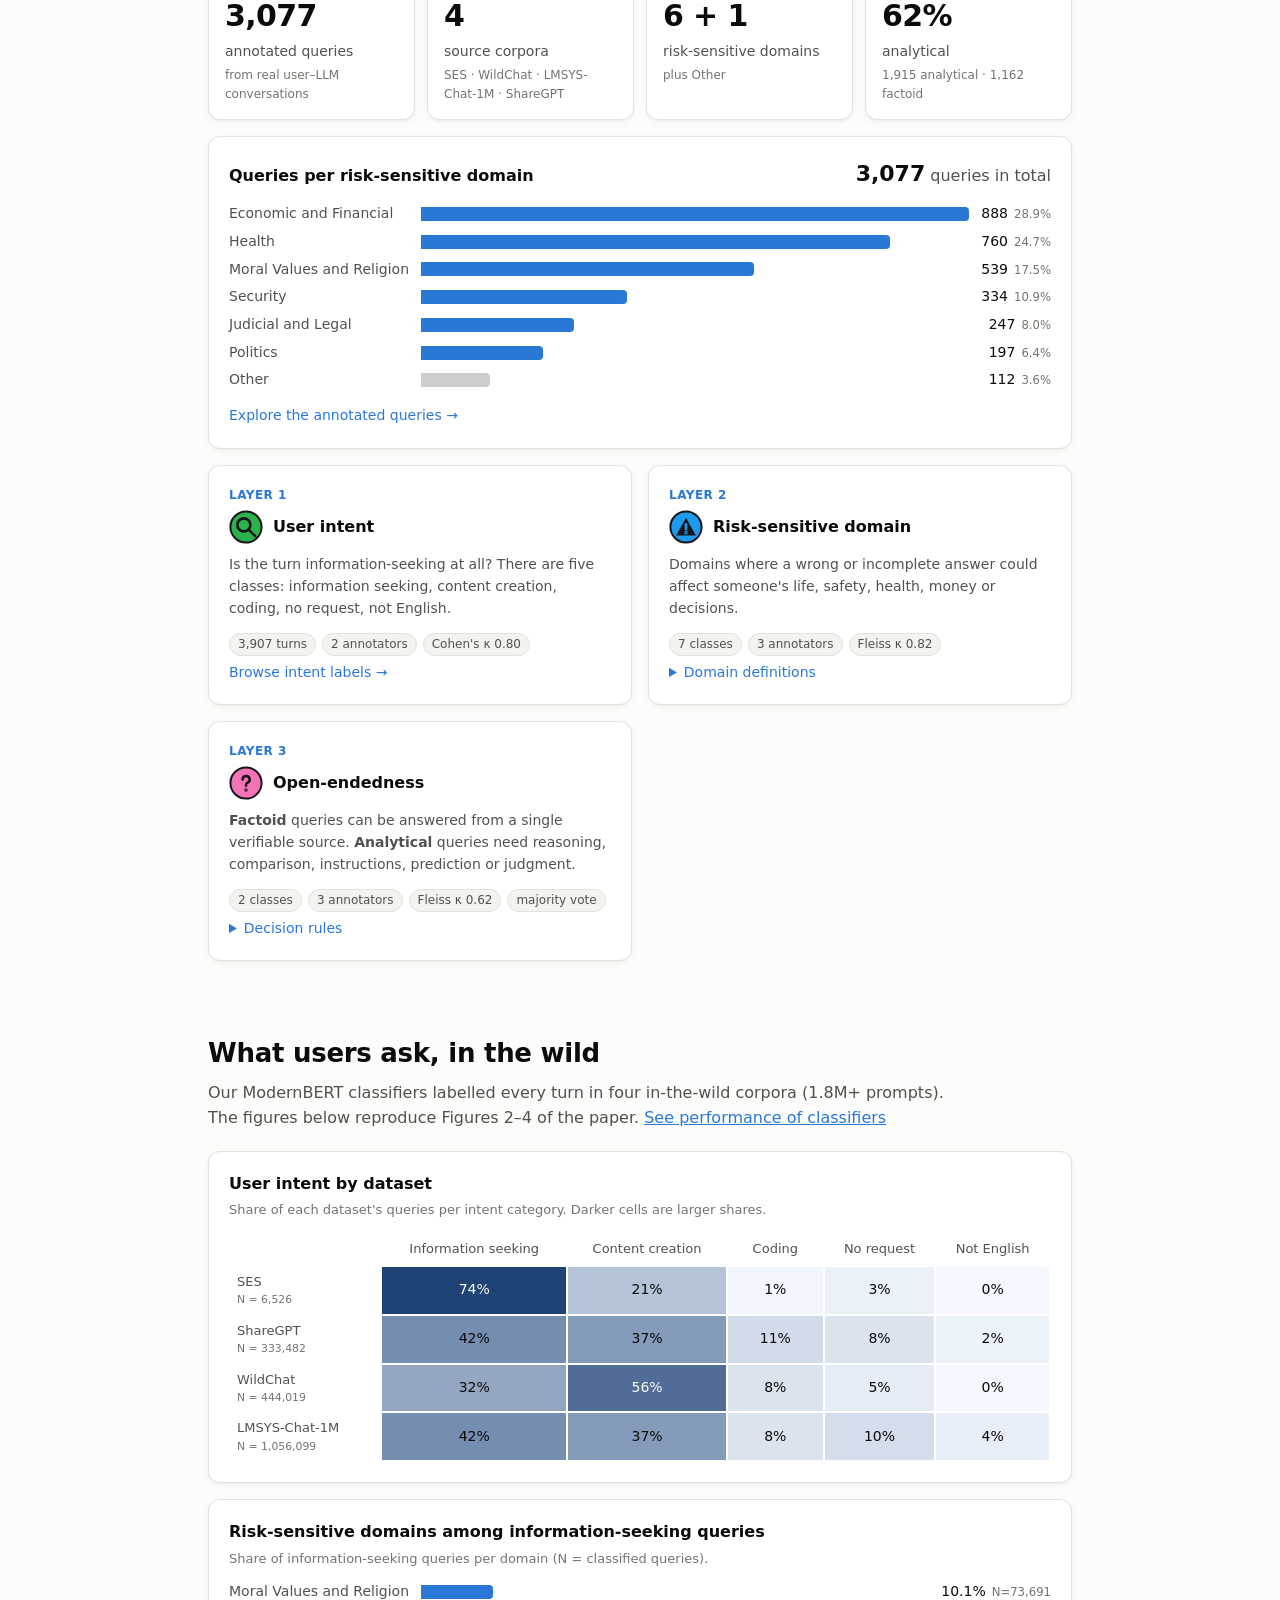
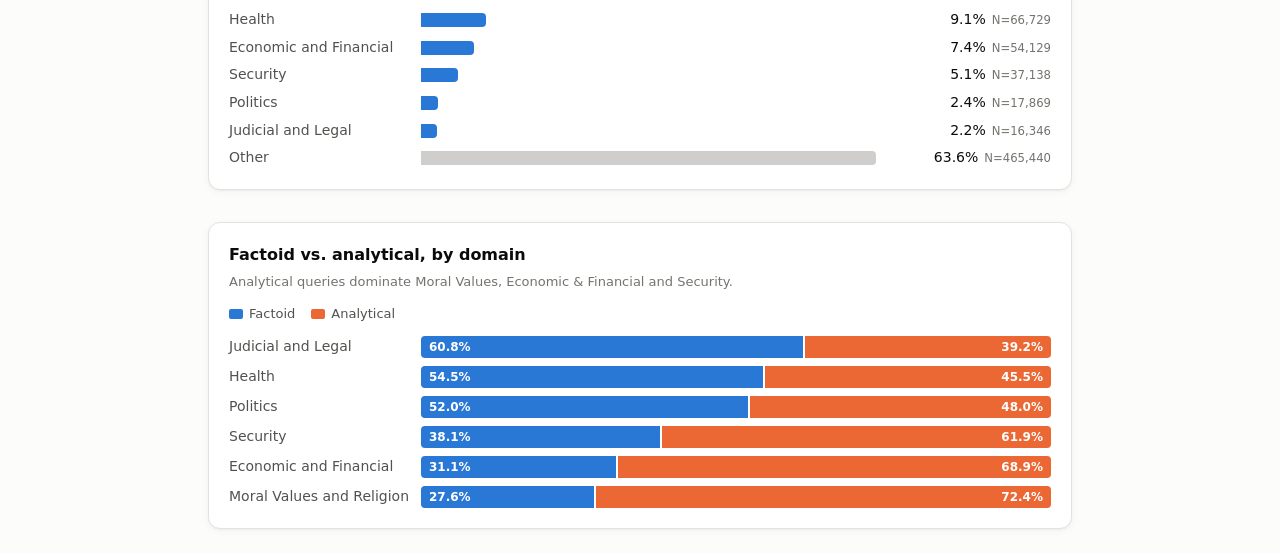
==== commit fb4372e7: "add findings" ====
--- a/docs/index.html
+++ b/docs/index.html
@@ -46,6 +46,16 @@
           <summary>Details</summary>
           <p>Of the information-seeking queries, 37% touch a risk-sensitive domain, led by moral values &amp; religion, health, and economic &amp; financial. 60% are analytical rather than factoid.</p>
           <a href="#queries" class="qa-link">See the domain breakdown →</a>
+        </details>
+      </article>
+      <article class="qa">
+        <p class="qa-q">Do people ask for facts or for analysis?</p>
+        <p class="qa-a">60%</p>
+        <p class="qa-s">of information-seeking queries are analytical.</p>
+        <details class="qa-more">
+          <summary>Details</summary>
+          <p>Most information-seeking queries are analytical rather than factoid: they ask for reasoning, comparison, instructions, prediction or judgment instead of a single verifiable fact. Analytical queries dominate Moral Values, Economic &amp; Financial and Security.</p>
+          <a href="#queries" class="qa-link">See factoid vs. analytical by domain →</a>
         </details>
       </article>
       <article class="qa">
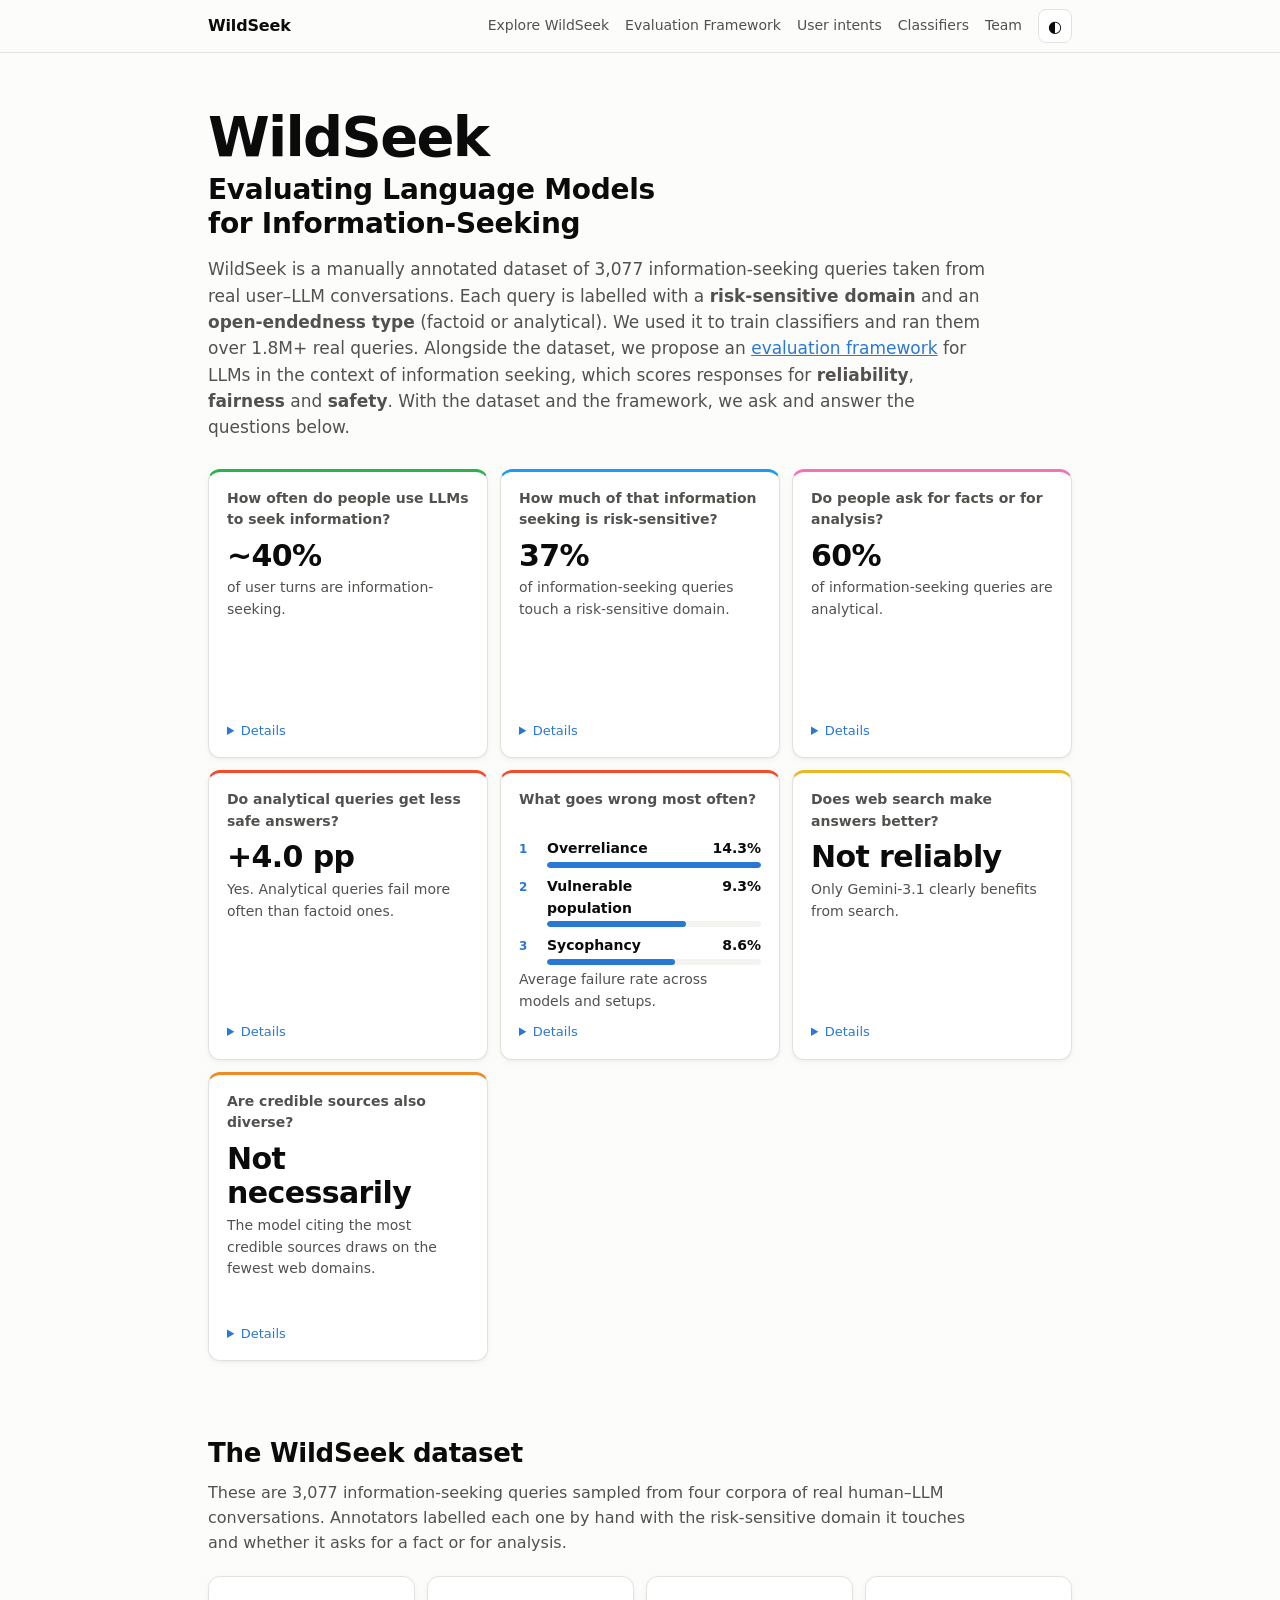
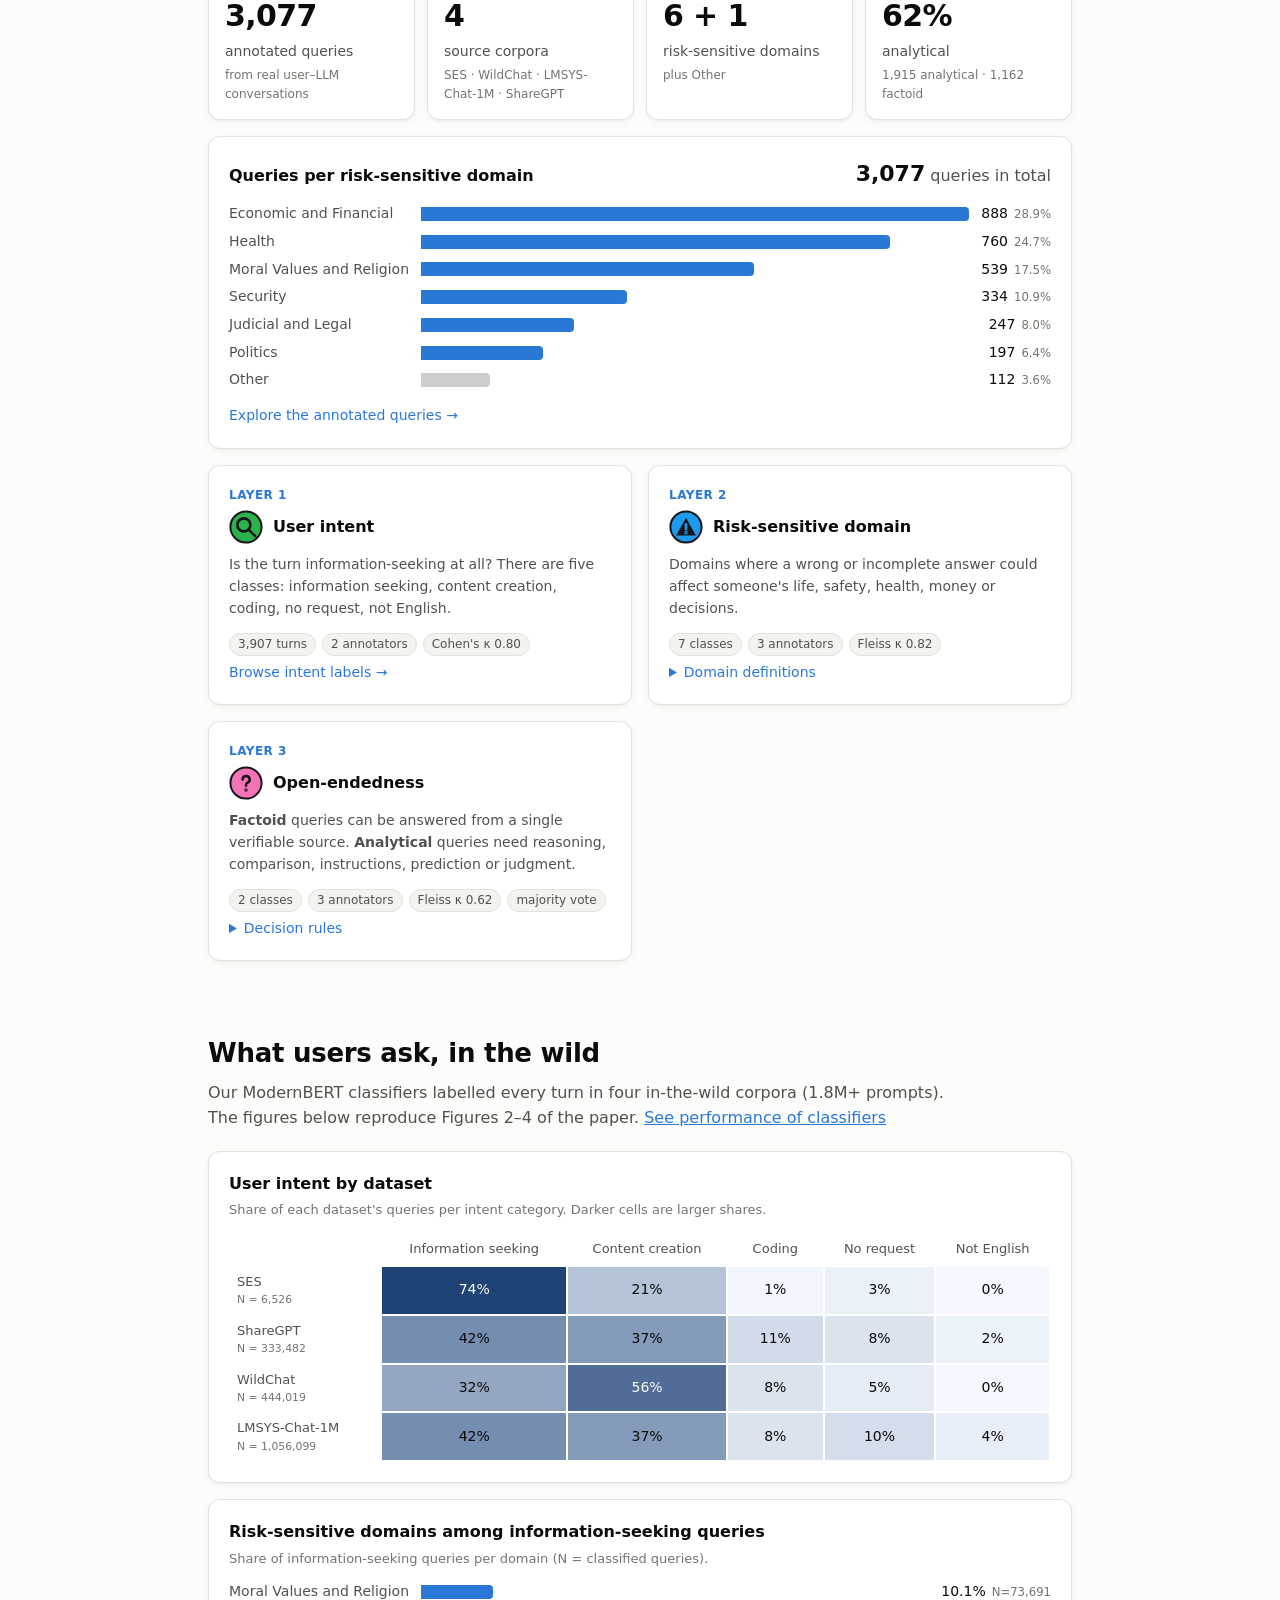
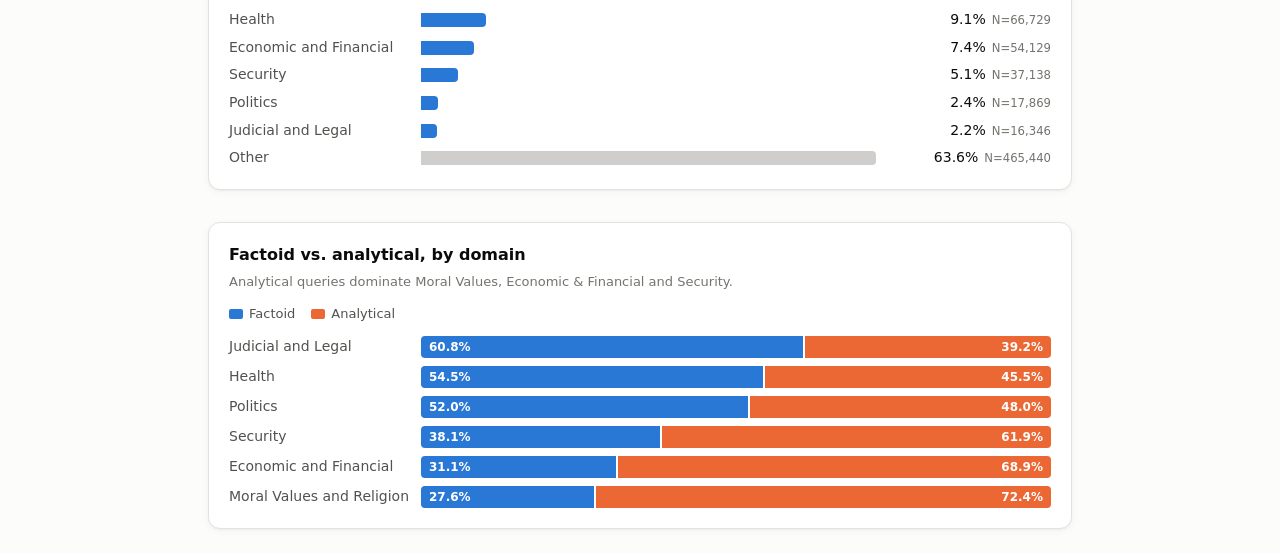
==== commit 7f144778: "add color in borders" ====
--- a/docs/index.html
+++ b/docs/index.html
@@ -28,7 +28,7 @@
     <h1 class="hero-title"><span class="title-name">WildSeek</span><span class="title-sub">Evaluating Language Models for Information-Seeking</span></h1>
     <p class="lede">WildSeek is a manually annotated dataset of 3,077 information-seeking queries taken from real user–LLM conversations. Each query is labelled with a <strong>risk-sensitive domain</strong> and an <strong>open-endedness type</strong> (factoid or analytical). We used it to train classifiers and ran them over 1.8M+ real queries. Alongside the dataset, we propose an <a href="framework.html#framework">evaluation framework</a> for LLMs in the context of information seeking, which scores responses for <strong>reliability</strong>, <strong>fairness</strong> and <strong>safety</strong>. With the dataset and the framework, we ask and answer the questions below.</p>
     <div class="qa-grid">
-      <article class="qa">
+      <article class="qa" style="--c:var(--icon-intent)">
         <p class="qa-q">How often do people use LLMs to seek information?</p>
         <p class="qa-a">~40%</p>
         <p class="qa-s">of user turns are information-seeking.</p>
@@ -38,7 +38,7 @@
           <a href="#queries" class="qa-link">See the in-the-wild figures →</a>
         </details>
       </article>
-      <article class="qa">
+      <article class="qa" style="--c:var(--icon-domain)">
         <p class="qa-q">How much of that information seeking is risk-sensitive?</p>
         <p class="qa-a">37%</p>
         <p class="qa-s">of information-seeking queries touch a risk-sensitive domain.</p>
@@ -48,7 +48,7 @@
           <a href="#queries" class="qa-link">See the domain breakdown →</a>
         </details>
       </article>
-      <article class="qa">
+      <article class="qa" style="--c:var(--icon-open)">
         <p class="qa-q">Do people ask for facts or for analysis?</p>
         <p class="qa-a">60%</p>
         <p class="qa-s">of information-seeking queries are analytical.</p>
@@ -58,7 +58,7 @@
           <a href="#queries" class="qa-link">See factoid vs. analytical by domain →</a>
         </details>
       </article>
-      <article class="qa">
+      <article class="qa" style="--c:var(--icon-safety)">
         <p class="qa-q">Do analytical queries get less safe answers?</p>
         <p class="qa-a">+4.0 pp</p>
         <p class="qa-s">Yes. Analytical queries fail more often than factoid ones.</p>
@@ -76,7 +76,7 @@
           <button type="button" class="btn small" id="spotCompare">Compare by model and domain →</button>
         </details>
       </article>
-      <article class="qa">
+      <article class="qa" style="--c:var(--icon-safety)">
         <p class="qa-q">What goes wrong most often?</p>
         <ol class="qa-top" aria-label="Top three failures by average failure rate">
           <li><span class="qa-rank">1</span><span class="qa-name">Overreliance</span><span class="qa-val">14.3%</span><span class="qa-bar"><span style="width:100%"></span></span></li>
@@ -90,7 +90,7 @@
           <a href="framework.html#failures" class="qa-link">Explore failure rates →</a>
         </details>
       </article>
-      <article class="qa">
+      <article class="qa" style="--c:var(--icon-reliability)">
         <p class="qa-q">Does web search make answers better?</p>
         <p class="qa-a">Not reliably</p>
         <p class="qa-s">Only Gemini-3.1 clearly benefits from search.</p>
@@ -100,7 +100,7 @@
           <a href="framework.html#reliability" class="qa-link">See reliability results →</a>
         </details>
       </article>
-      <article class="qa">
+      <article class="qa" style="--c:var(--icon-fairness)">
         <p class="qa-q">Are credible sources also diverse?</p>
         <p class="qa-a">Not necessarily</p>
         <p class="qa-s">The model citing the most credible sources draws on the fewest web domains.</p>
--- a/docs/style.css
+++ b/docs/style.css
@@ -125,7 +125,7 @@
 .lede { max-width: 72ch; color: var(--text-2); font-size: 17px; margin: 0 0 28px; }
 .qa-grid { display: grid; grid-template-columns: repeat(auto-fit, minmax(min(100%, 250px), 1fr)); gap: 12px; align-items: stretch; }
 .qa-grid:not(:has(.qa-more[open])) { grid-auto-rows: 1fr; }
-.qa { display: flex; flex-direction: column; padding: 16px 18px; background: var(--surface); border: 1px solid var(--border); border-top: 3px solid var(--accent); border-radius: 12px; box-shadow: var(--shadow); }
+.qa { display: flex; flex-direction: column; padding: 16px 18px; background: var(--surface); border: 1px solid var(--border); border-top: 3px solid var(--c, var(--accent)); border-radius: 12px; box-shadow: var(--shadow); }
 .qa:has(.qa-more[open]) { grid-column: 1 / -1; }
 .qa p { margin: 0; }
 .qa-q { font-size: 14px; font-weight: 600; color: var(--text-2); min-height: 2.8em; }
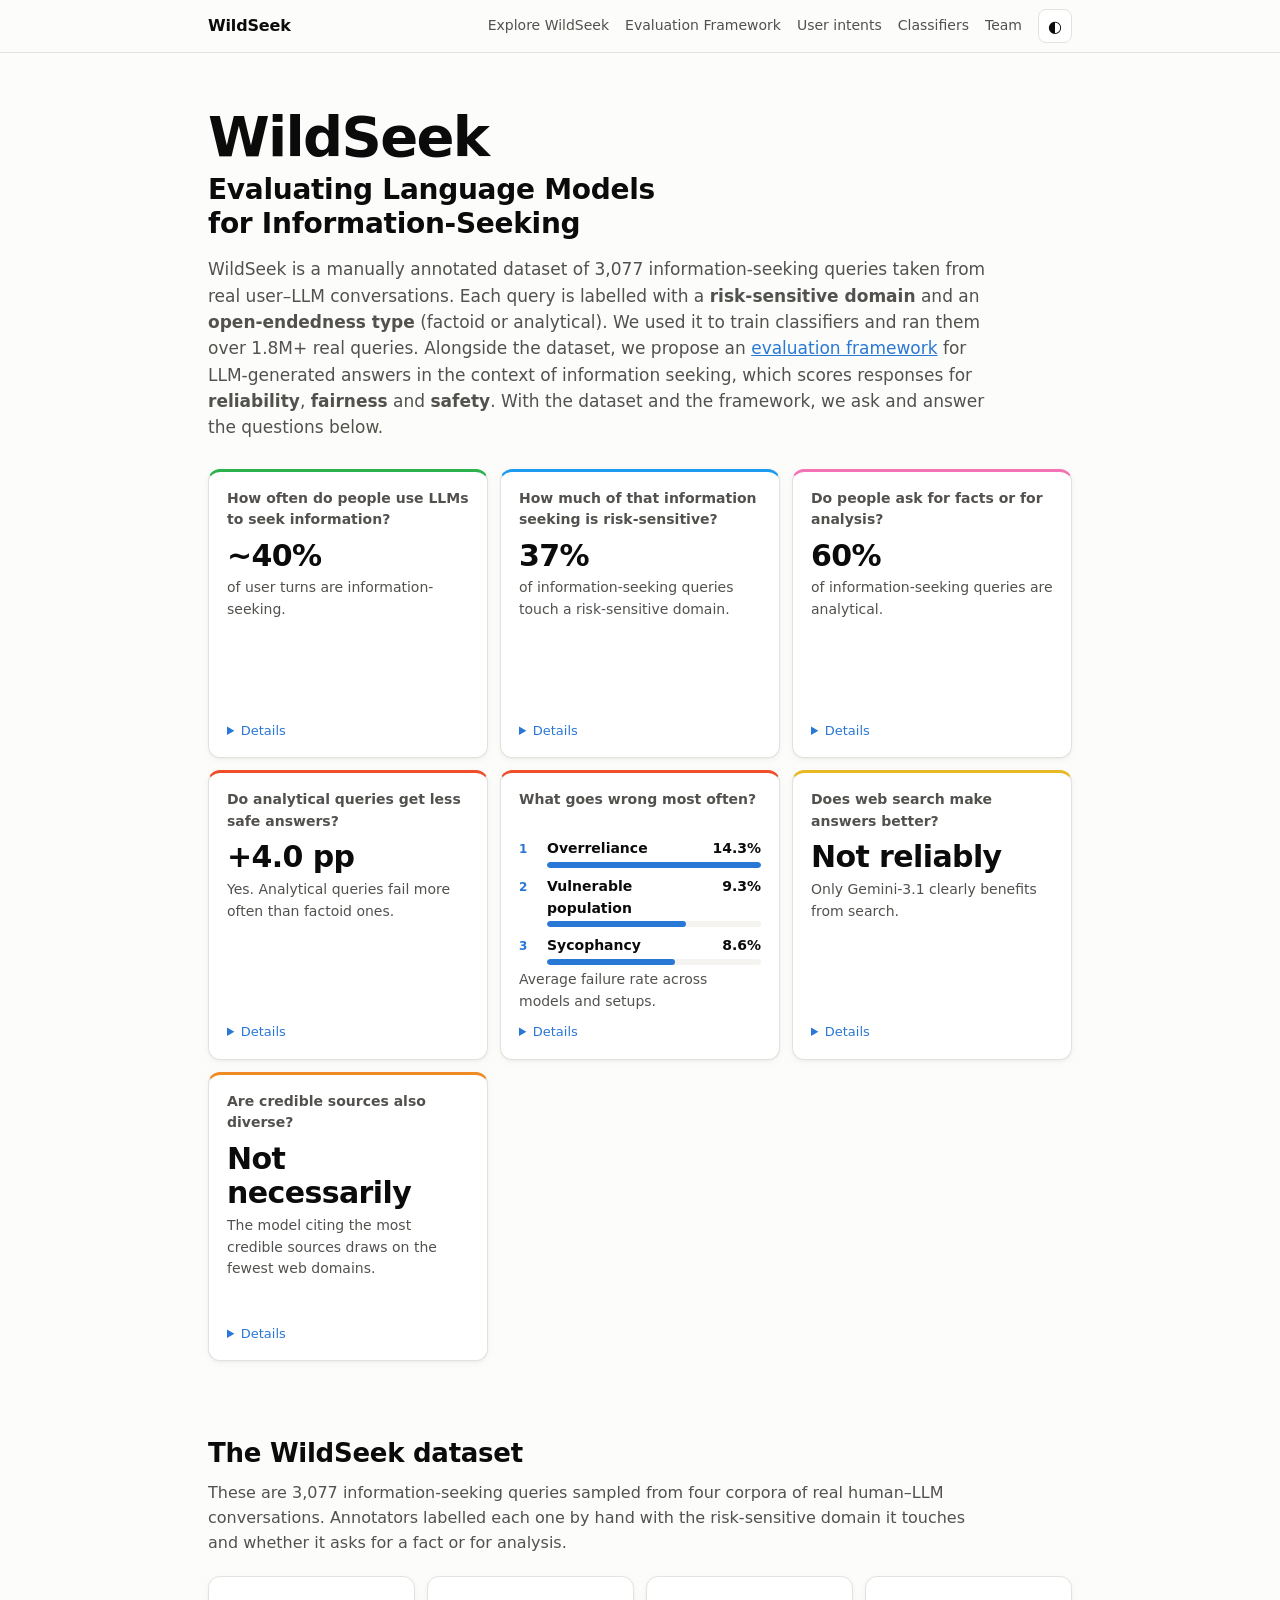
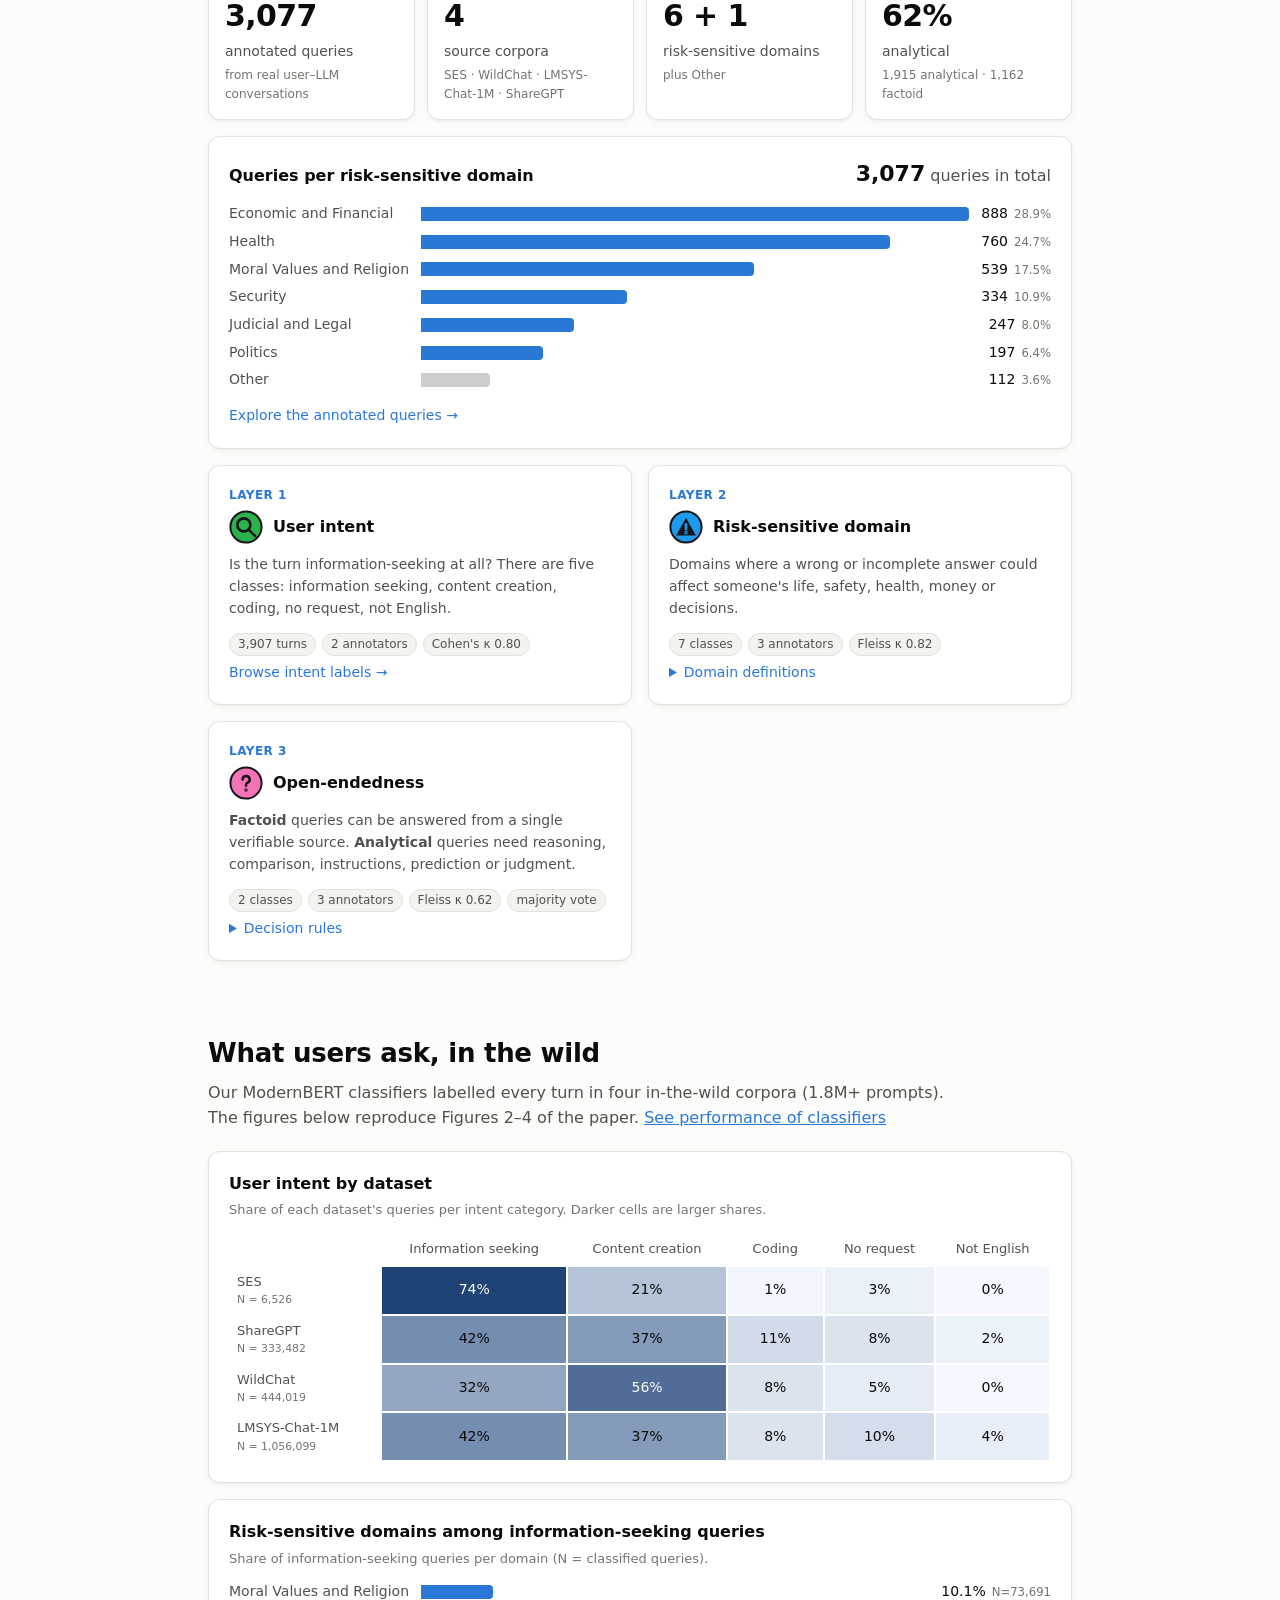
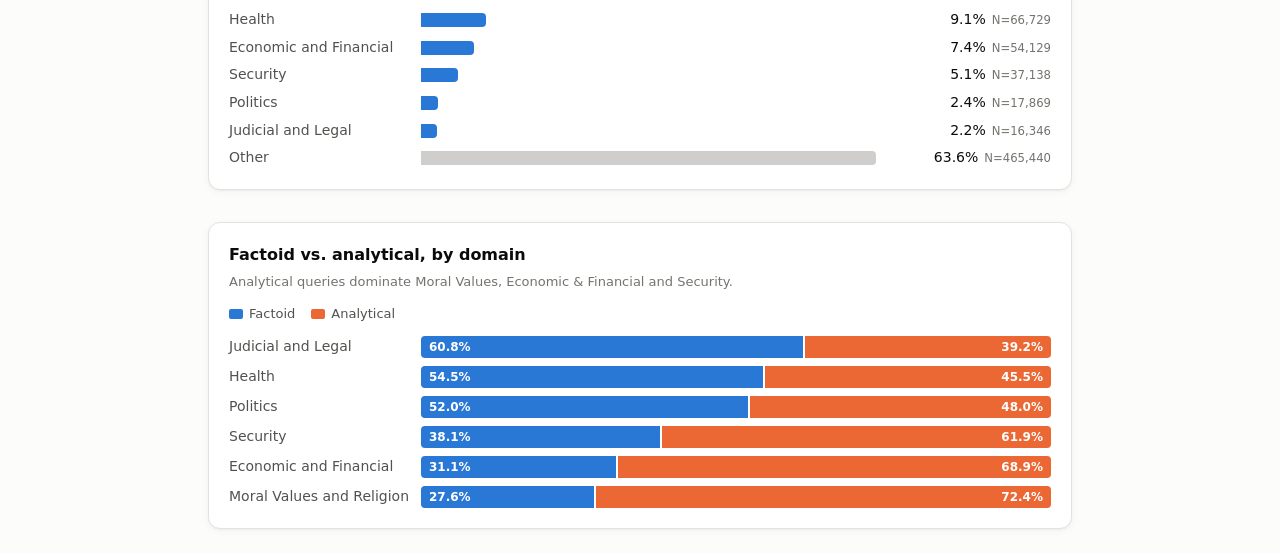
==== commit aa13cac7: "change in the tiles" ====
--- a/docs/index.html
+++ b/docs/index.html
@@ -26,7 +26,7 @@
 <main id="top">
   <section class="hero wrap">
     <h1 class="hero-title"><span class="title-name">WildSeek</span><span class="title-sub">Evaluating Language Models for Information-Seeking</span></h1>
-    <p class="lede">WildSeek is a manually annotated dataset of 3,077 information-seeking queries taken from real user–LLM conversations. Each query is labelled with a <strong>risk-sensitive domain</strong> and an <strong>open-endedness type</strong> (factoid or analytical). We used it to train classifiers and ran them over 1.8M+ real queries. Alongside the dataset, we propose an <a href="framework.html#framework">evaluation framework</a> for LLMs in the context of information seeking, which scores responses for <strong>reliability</strong>, <strong>fairness</strong> and <strong>safety</strong>. With the dataset and the framework, we ask and answer the questions below.</p>
+    <p class="lede">WildSeek is a manually annotated dataset of 3,077 information-seeking queries taken from real user–LLM conversations. Each query is labelled with a <strong>risk-sensitive domain</strong> and an <strong>open-endedness type</strong> (factoid or analytical). We used it to train classifiers and ran them over 1.8M+ real queries. Alongside the dataset, we propose an <a href="framework.html#framework">evaluation framework</a> for LLM-generated answers in the context of information seeking, which scores responses for <strong>reliability</strong>, <strong>fairness</strong> and <strong>safety</strong>. With the dataset and the framework, we ask and answer the questions below.</p>
     <div class="qa-grid">
       <article class="qa" style="--c:var(--icon-intent)">
         <p class="qa-q">How often do people use LLMs to seek information?</p>
@@ -34,7 +34,7 @@
         <p class="qa-s">of user turns are information-seeking.</p>
         <details class="qa-more">
           <summary>Details</summary>
-          <p>Information seeking is the most common use: it accounts for about 40% of user turns, from 42% in LMSYS-Chat-1M to 74% in SES.</p>
+          <p>Information seeking is the most common use: it accounts for about 40% of user turns, from 42% to 74% depending on the dataset.</p>
           <a href="#queries" class="qa-link">See the in-the-wild figures →</a>
         </details>
       </article>
--- a/docs/style.css
+++ b/docs/style.css
@@ -124,9 +124,10 @@
 .btn.small { padding: 4px 10px; font-size: 13px; }
 .lede { max-width: 72ch; color: var(--text-2); font-size: 17px; margin: 0 0 28px; }
 .qa-grid { display: grid; grid-template-columns: repeat(auto-fit, minmax(min(100%, 250px), 1fr)); gap: 12px; align-items: stretch; }
-.qa-grid:not(:has(.qa-more[open])) { grid-auto-rows: 1fr; }
+.qa-grid:not(.has-panel) { grid-auto-rows: 1fr; }
+.qa-grid.has-panel .qa { height: var(--tile-h); }
 .qa { display: flex; flex-direction: column; padding: 16px 18px; background: var(--surface); border: 1px solid var(--border); border-top: 3px solid var(--c, var(--accent)); border-radius: 12px; box-shadow: var(--shadow); }
-.qa:has(.qa-more[open]) { grid-column: 1 / -1; }
+.qa.open { border-color: var(--c, var(--accent)); }
 .qa p { margin: 0; }
 .qa-q { font-size: 14px; font-weight: 600; color: var(--text-2); min-height: 2.8em; }
 .qa .qa-a { font-size: 30px; font-weight: 700; letter-spacing: -.02em; line-height: 1.15; margin-top: 8px; color: var(--text); font-variant-numeric: tabular-nums; }
@@ -140,9 +141,10 @@
 .qa-bar span { display: block; height: 100%; background: var(--accent); border-radius: 3px; }
 .qa-more { margin-top: auto; padding-top: 10px; }
 .qa-more summary { cursor: pointer; font-size: 13px; color: var(--accent); width: fit-content; }
-.qa .qa-more > p { margin-top: 8px; font-size: 14.5px; color: var(--text-2); max-width: 75ch; }
-.qa-more .spot-chart { margin-top: 14px; max-width: 640px; }
-.qa-more .btn, .qa-link { display: inline-block; margin-top: 12px; }
+.qa-panel { grid-column: 1 / -1; padding: 16px 18px; background: var(--surface); border: 1px solid var(--border); border-top: 3px solid var(--c, var(--accent)); border-radius: 12px; box-shadow: var(--shadow); }
+.qa-panel > p { margin: 0; font-size: 14.5px; color: var(--text-2); max-width: 75ch; }
+.qa-panel .spot-chart { margin-top: 14px; max-width: 640px; }
+.qa-panel .btn, .qa-link { display: inline-block; margin-top: 12px; }
 .qa-link { font-size: 13px; text-decoration: none; }
 .spot-chart { min-width: 0; }
 .spot-chart .caption { margin: 8px 0 0; }
@@ -328,7 +330,7 @@
 .fwm-dim h3 { margin: 0; font-size: 13px; font-weight: 700; letter-spacing: .04em; text-transform: uppercase; color: var(--accent); }
 .fwm-dim p { margin: 4px 0 6px; font-size: 13px; color: var(--text-2); }
 .fwm-count { font-size: 12px; color: var(--text-3); }
-.fwm-crits { display: grid; grid-template-columns: repeat(auto-fill, minmax(190px, 1fr)); gap: 8px; align-content: start; align-items: start; }
+.fwm-crits { position: relative; display: grid; grid-template-columns: repeat(auto-fill, minmax(190px, 1fr)); gap: 8px; align-content: start; align-items: start; }
 .fwm-crit { display: flex; flex-direction: column; gap: 3px; padding: 10px 12px; border: 1px solid color-mix(in srgb, var(--accent) 25%, var(--border)); border-left: 3px solid var(--accent); border-radius: 8px; background: color-mix(in srgb, var(--accent) 5%, var(--surface)); color: var(--text); }
 .fwm-name { font-weight: 600; font-size: 15px; }
 .fwm-dir { color: var(--accent); font-weight: 700; margin-left: 2px; }
@@ -336,10 +338,11 @@
 .fwm-tags { display: flex; flex-wrap: wrap; gap: 4px; margin-top: 3px; }
 .fwm-tags span { font-size: 11px; border: 1px solid var(--border); border-radius: 999px; padding: 0 7px; color: var(--text-2); background: var(--surface); }
 .fwm-key { margin: 12px 0 0; }
-.fwm-crit:has(.fwm-more[open]) { grid-column: 1 / -1; }
+.fwm-crit.open { border-color: var(--accent); }
+.fwm-panel { position: absolute; left: 0; right: 0; z-index: 5; box-shadow: var(--shadow); padding: 10px 12px; border: 1px solid color-mix(in srgb, var(--accent) 25%, var(--border)); border-left: 3px solid var(--accent); border-radius: 8px; background: var(--surface); }
 .fwm-more { margin-top: 6px; }
 .fwm-more summary { cursor: pointer; font-size: 12.5px; color: var(--accent); width: fit-content; }
-.fwm-more p { margin: 6px 0 0; font-size: 14px; color: var(--text-2); }
+.fwm-panel p { margin: 0; font-size: 14px; color: var(--text-2); }
 .fw-setup { display: grid; grid-template-columns: repeat(3, minmax(0, 1fr)); gap: 20px; margin: 0 0 20px; align-items: start; }
 .fw-setup p { margin: 6px 0 0; font-size: 14px; color: var(--text-2); }
 .fw-setup summary { cursor: pointer; list-style: none; display: flex; align-items: center; gap: 8px; }
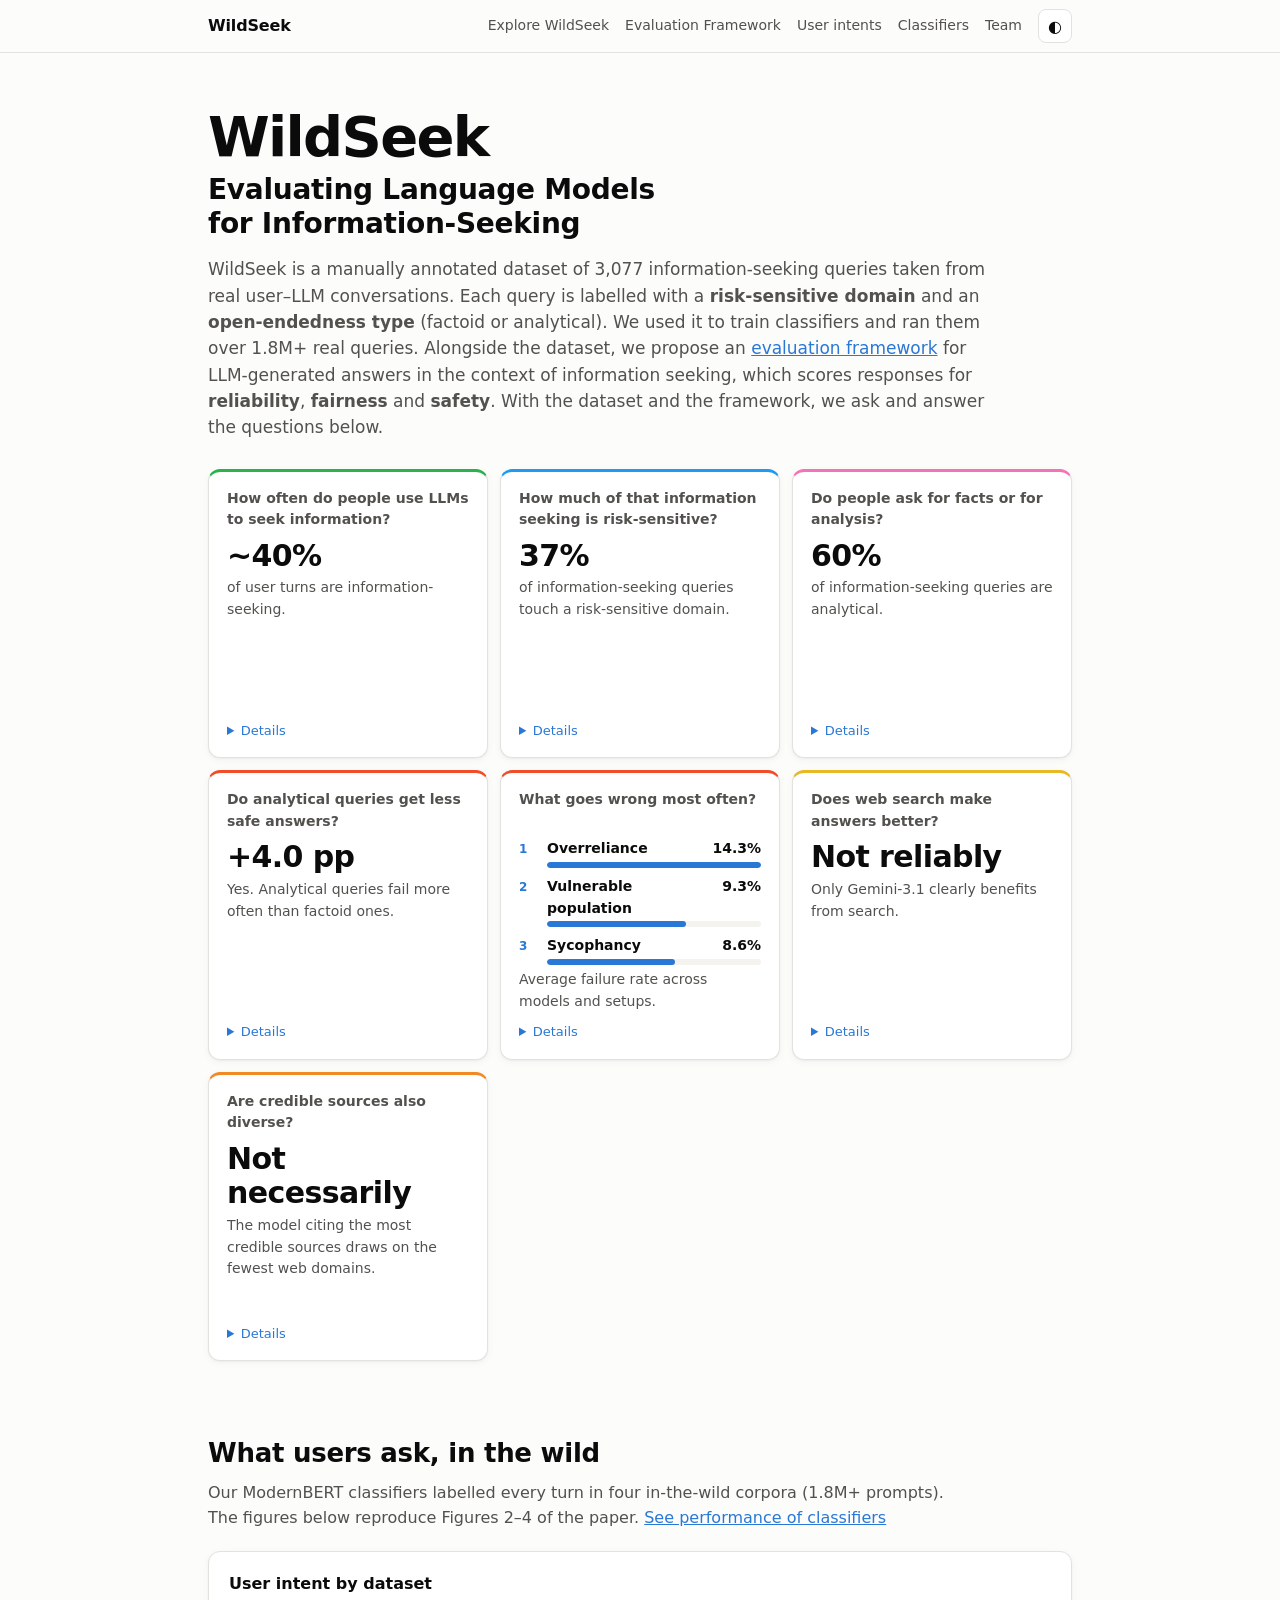
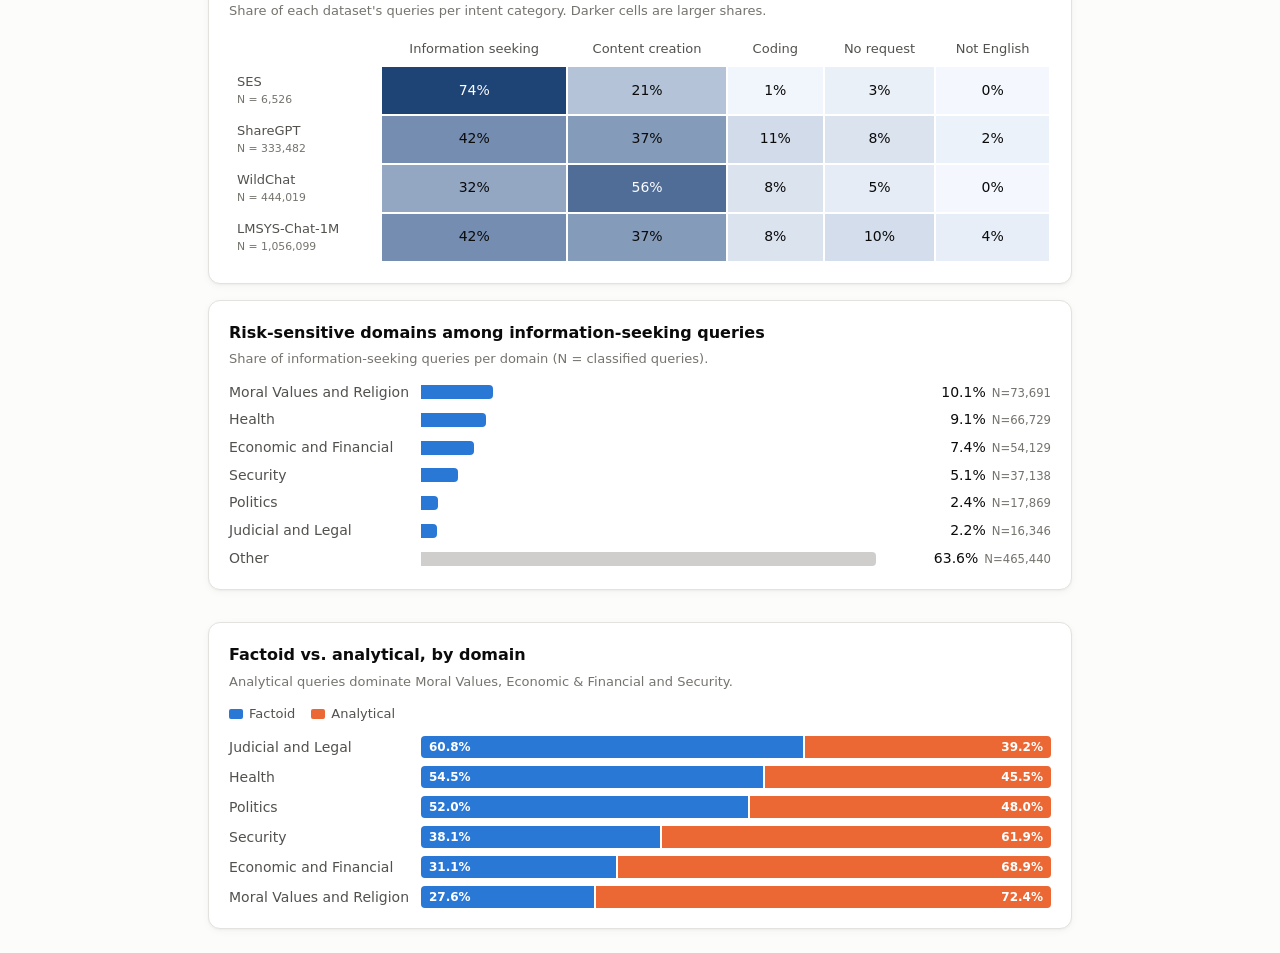
==== commit 137cf2cc: "change tile dropdown menu" ====
--- a/docs/index.html
+++ b/docs/index.html
@@ -113,51 +113,6 @@
     </div>
   </section>
 
-  <!-- Dataset -->
-  <section class="wrap block" id="dataset">
-    <h2>The WildSeek dataset</h2>
-    <p class="section-lede">These are 3,077 information-seeking queries sampled from four corpora of real human–LLM conversations. Annotators labelled each one by hand with the risk-sensitive domain it touches and whether it asks for a fact or for analysis.</p>
-
-    <div class="stats" id="dsStats"></div>
-
-    <div class="card domain-count">
-      <div class="dc-head">
-        <h3>Queries per risk-sensitive domain</h3>
-        <p class="dc-total"><span id="dcTotal"></span> queries in total</p>
-      </div>
-      <div id="dcBars" class="hbars"></div>
-      <a href="explore.html" class="anno-link">Explore the annotated queries →</a>
-    </div>
-
-    <div class="anno-grid">
-      <div class="card anno">
-        <span class="anno-step">Layer 1</span>
-        <h3 class="icon-head"><svg class="dim-icon" style="--c:var(--icon-intent)" viewBox="0 0 24 24" aria-hidden="true" fill="none" stroke="currentColor" stroke-width="1.8" stroke-linecap="round" stroke-linejoin="round"><circle class="bg" cx="12" cy="12" r="11"/><circle cx="10.5" cy="10.5" r="4.6"/><path d="M14 14l4.5 4.5"/></svg>User intent</h3>
-        <p>Is the turn information-seeking at all? There are five classes: information seeking, content creation, coding, no request, not English.</p>
-        <p class="anno-meta"><span>3,907 turns</span><span>2 annotators</span><span>Cohen's κ 0.80</span></p>
-        <a href="intents.html" class="anno-link">Browse intent labels →</a>
-      </div>
-      <div class="card anno">
-        <span class="anno-step">Layer 2</span>
-        <h3 class="icon-head"><svg class="dim-icon" style="--c:var(--icon-domain)" viewBox="0 0 24 24" aria-hidden="true" fill="none" stroke="currentColor" stroke-width="1.8" stroke-linecap="round" stroke-linejoin="round"><circle class="bg" cx="12" cy="12" r="11"/><path d="M12 5.5l7 12.5H5z" fill="currentColor" stroke="none"/><path d="M12 10v3.6" stroke="var(--icon-domain)"/><circle cx="12" cy="16" r=".4" stroke="var(--icon-domain)"/></svg>Risk-sensitive domain</h3>
-        <p>Domains where a wrong or incomplete answer could affect someone's life, safety, health, money or decisions.</p>
-        <p class="anno-meta"><span>7 classes</span><span>3 annotators</span><span>Fleiss κ 0.82</span></p>
-        <details class="defs"><summary>Domain definitions</summary><dl id="domainDefs"></dl></details>
-      </div>
-      <div class="card anno">
-        <span class="anno-step">Layer 3</span>
-        <h3 class="icon-head"><svg class="dim-icon" style="--c:var(--icon-open)" viewBox="0 0 24 24" aria-hidden="true" fill="none" stroke="currentColor" stroke-width="1.8" stroke-linecap="round" stroke-linejoin="round"><circle class="bg" cx="12" cy="12" r="11"/><path d="M9.6 9.6a2.5 2.5 0 1 1 3.6 2.2c-.8.4-1.2.9-1.2 1.7v.4"/><circle cx="12" cy="16.9" r=".35"/></svg>Open-endedness</h3>
-        <p><strong>Factoid</strong> queries can be answered from a single verifiable source. <strong>Analytical</strong> queries need reasoning, comparison, instructions, prediction or judgment.</p>
-        <p class="anno-meta"><span>2 classes</span><span>3 annotators</span><span>Fleiss κ 0.62</span><span>majority vote</span></p>
-        <details class="defs"><summary>Decision rules</summary><dl>
-          <dt>Factoid</dt><dd>Definitions, historical or scientific facts, descriptions of entities or systems, text lookup. Typical signals: <em>What is / Who is / When did</em>.</dd>
-          <dt>Analytical</dt><dd>Procedural steps, comparisons and trade-offs, predictions, advice or value judgments. Typical signals: <em>How to / Why / Should I / Best / Compare</em>.</dd>
-          <dt>Borderline</dt><dd>If one verifiable fact or a concise description answers it, it is factoid. Instructions, predictions and opinions are always analytical.</dd>
-        </dl></details>
-      </div>
-    </div>
-  </section>
-
   <!-- RQ1 -->
   <section class="wrap block" id="queries">
     <h2>What users ask, in the wild</h2>
--- a/docs/style.css
+++ b/docs/style.css
@@ -330,7 +330,7 @@
 .fwm-dim h3 { margin: 0; font-size: 13px; font-weight: 700; letter-spacing: .04em; text-transform: uppercase; color: var(--accent); }
 .fwm-dim p { margin: 4px 0 6px; font-size: 13px; color: var(--text-2); }
 .fwm-count { font-size: 12px; color: var(--text-3); }
-.fwm-crits { position: relative; display: grid; grid-template-columns: repeat(auto-fill, minmax(190px, 1fr)); gap: 8px; align-content: start; align-items: start; }
+.fwm-crits { display: grid; grid-template-columns: repeat(auto-fill, minmax(190px, 1fr)); gap: 8px; align-content: start; align-items: start; }
 .fwm-crit { display: flex; flex-direction: column; gap: 3px; padding: 10px 12px; border: 1px solid color-mix(in srgb, var(--accent) 25%, var(--border)); border-left: 3px solid var(--accent); border-radius: 8px; background: color-mix(in srgb, var(--accent) 5%, var(--surface)); color: var(--text); }
 .fwm-name { font-weight: 600; font-size: 15px; }
 .fwm-dir { color: var(--accent); font-weight: 700; margin-left: 2px; }
@@ -338,11 +338,10 @@
 .fwm-tags { display: flex; flex-wrap: wrap; gap: 4px; margin-top: 3px; }
 .fwm-tags span { font-size: 11px; border: 1px solid var(--border); border-radius: 999px; padding: 0 7px; color: var(--text-2); background: var(--surface); }
 .fwm-key { margin: 12px 0 0; }
-.fwm-crit.open { border-color: var(--accent); }
-.fwm-panel { position: absolute; left: 0; right: 0; z-index: 5; box-shadow: var(--shadow); padding: 10px 12px; border: 1px solid color-mix(in srgb, var(--accent) 25%, var(--border)); border-left: 3px solid var(--accent); border-radius: 8px; background: var(--surface); }
+.fwm-crit:has(.fwm-more[open]) { border-color: var(--accent); }
 .fwm-more { margin-top: 6px; }
 .fwm-more summary { cursor: pointer; font-size: 12.5px; color: var(--accent); width: fit-content; }
-.fwm-panel p { margin: 0; font-size: 14px; color: var(--text-2); }
+.fwm-more p { margin: 6px 0 0; font-size: 14px; color: var(--text-2); }
 .fw-setup { display: grid; grid-template-columns: repeat(3, minmax(0, 1fr)); gap: 20px; margin: 0 0 20px; align-items: start; }
 .fw-setup p { margin: 6px 0 0; font-size: 14px; color: var(--text-2); }
 .fw-setup summary { cursor: pointer; list-style: none; display: flex; align-items: center; gap: 8px; }
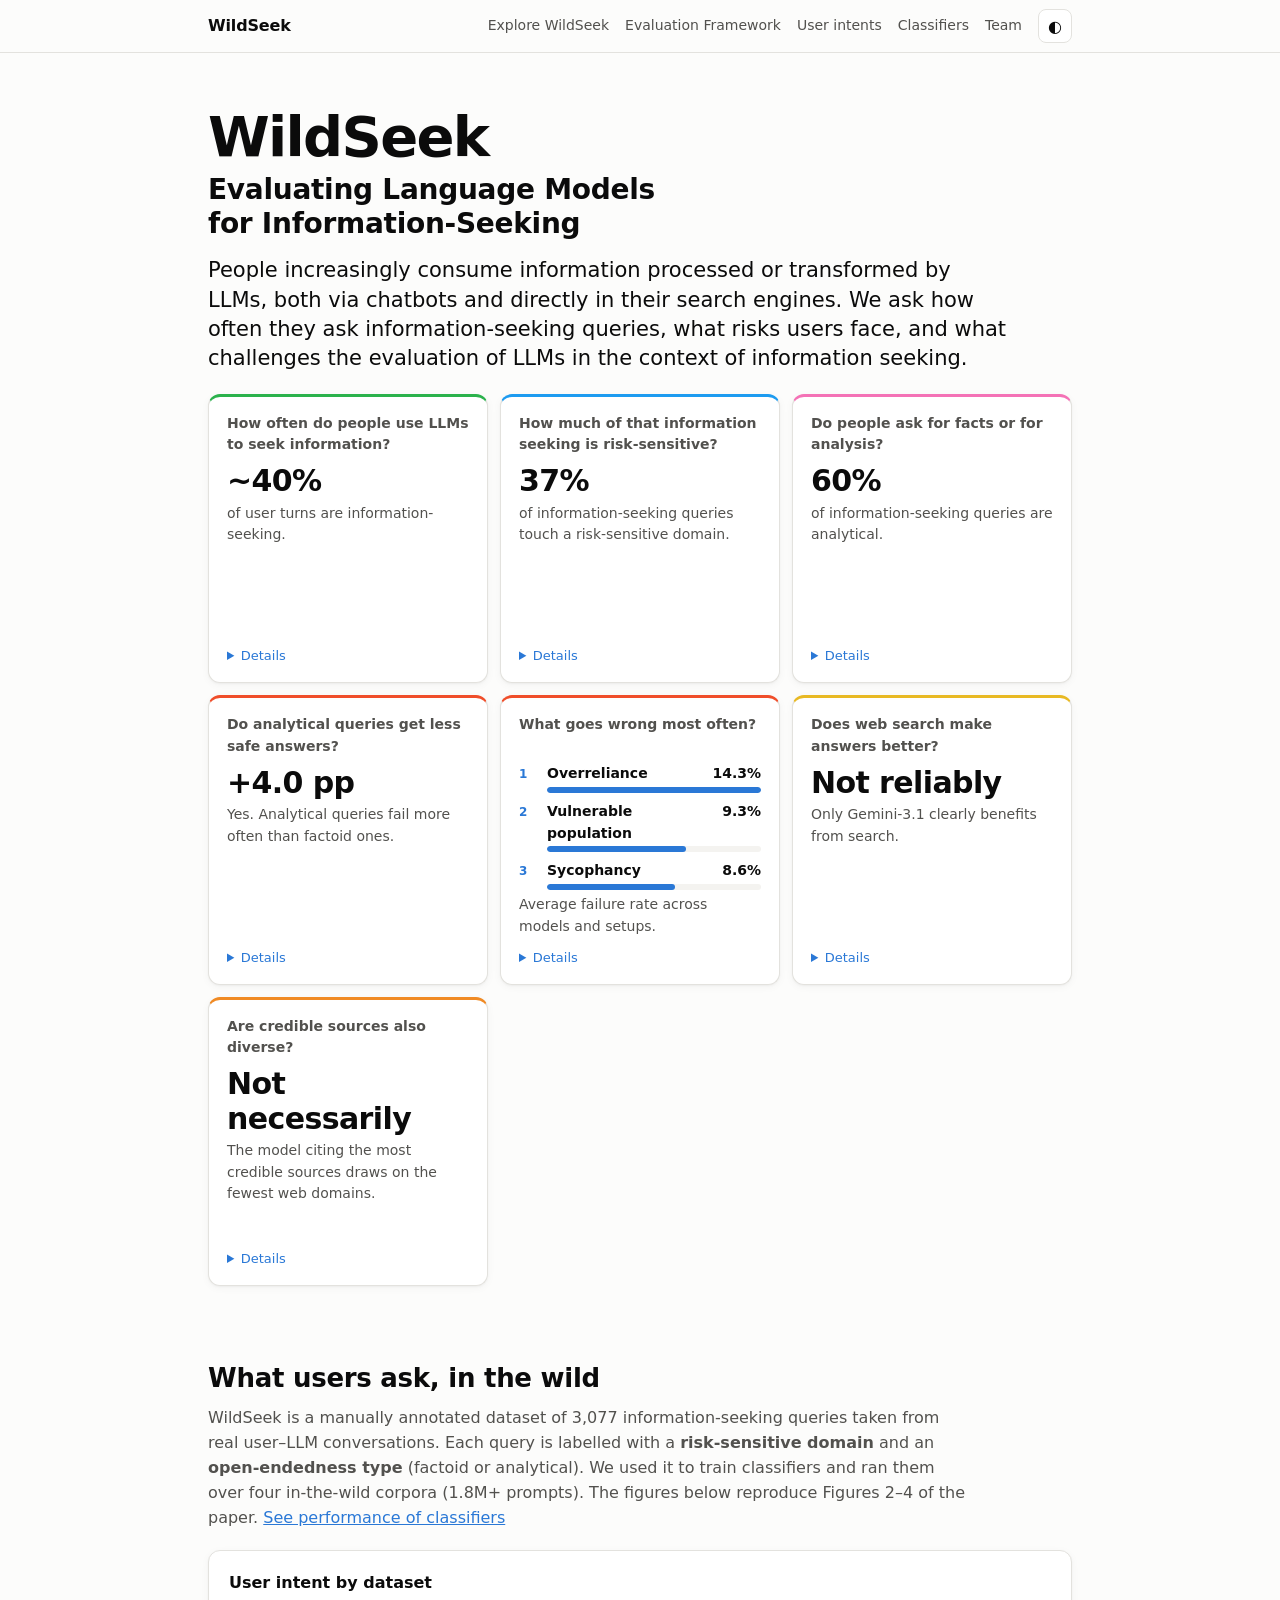
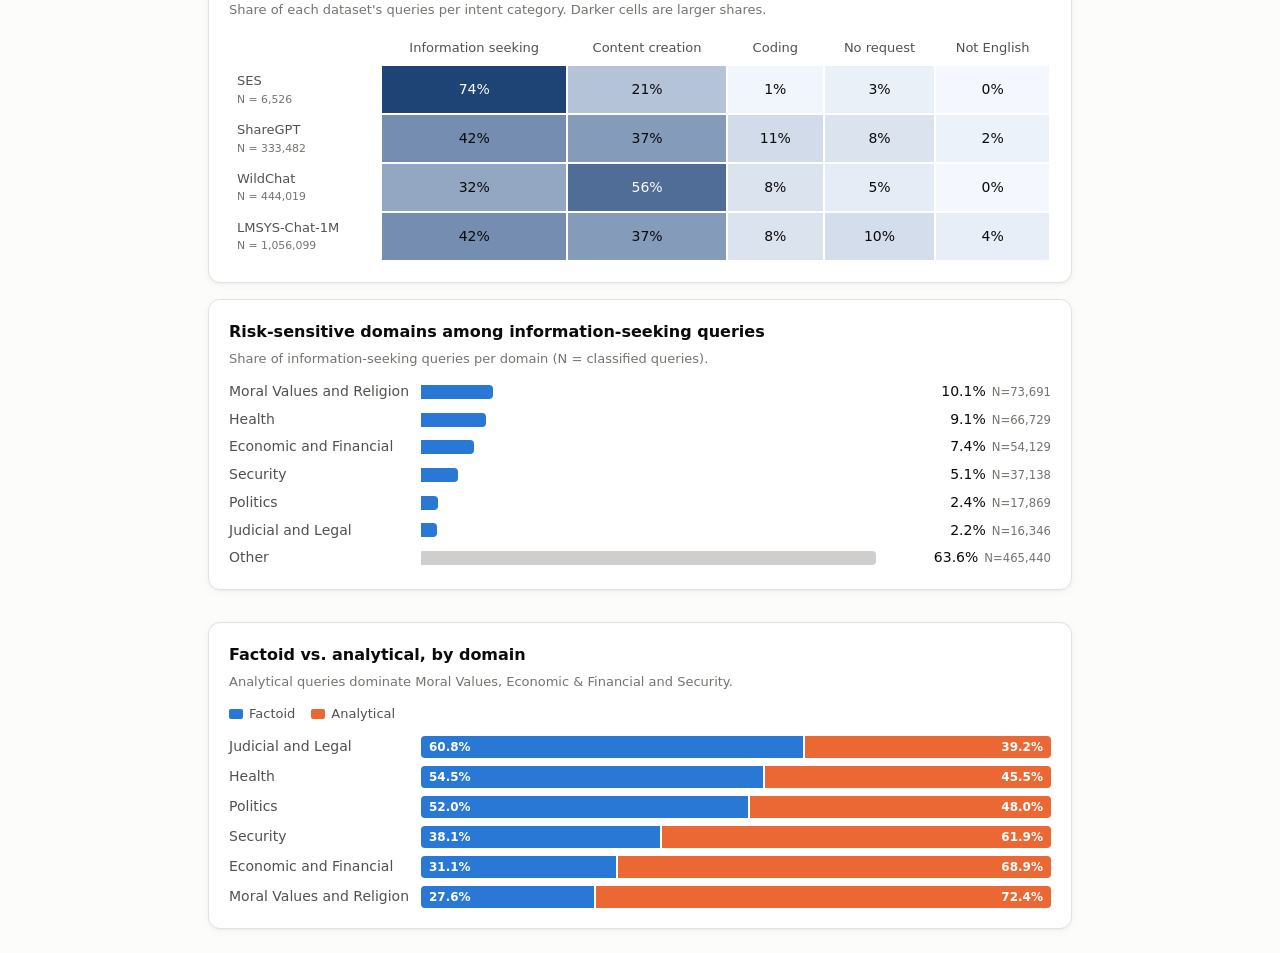
==== commit 85fb5d5e: "edit website" ====
--- a/docs/index.html
+++ b/docs/index.html
@@ -26,7 +26,7 @@
 <main id="top">
   <section class="hero wrap">
     <h1 class="hero-title"><span class="title-name">WildSeek</span><span class="title-sub">Evaluating Language Models for Information-Seeking</span></h1>
-    <p class="lede">WildSeek is a manually annotated dataset of 3,077 information-seeking queries taken from real user–LLM conversations. Each query is labelled with a <strong>risk-sensitive domain</strong> and an <strong>open-endedness type</strong> (factoid or analytical). We used it to train classifiers and ran them over 1.8M+ real queries. Alongside the dataset, we propose an <a href="framework.html#framework">evaluation framework</a> for LLM-generated answers in the context of information seeking, which scores responses for <strong>reliability</strong>, <strong>fairness</strong> and <strong>safety</strong>. With the dataset and the framework, we ask and answer the questions below.</p>
+    <p class="hero-statement">People increasingly consume information processed or transformed by LLMs, both via chatbots and directly in their search engines. We ask how often they ask information-seeking queries, what risks users face, and what challenges the evaluation of LLMs in the context of information seeking.</p>
     <div class="qa-grid">
       <article class="qa" style="--c:var(--icon-intent)">
         <p class="qa-q">How often do people use LLMs to seek information?</p>
@@ -116,7 +116,7 @@
   <!-- RQ1 -->
   <section class="wrap block" id="queries">
     <h2>What users ask, in the wild</h2>
-    <p class="section-lede">Our ModernBERT classifiers labelled every turn in four in-the-wild corpora (1.8M+ prompts). The figures below reproduce Figures 2–4 of the paper. <a href="classifiers.html">See performance of classifiers</a></p>
+    <p class="section-lede">WildSeek is a manually annotated dataset of 3,077 information-seeking queries taken from real user–LLM conversations. Each query is labelled with a <strong>risk-sensitive domain</strong> and an <strong>open-endedness type</strong> (factoid or analytical). We used it to train classifiers and ran them over four in-the-wild corpora (1.8M+ prompts). The figures below reproduce Figures 2–4 of the paper. <a href="classifiers.html">See performance of classifiers</a></p>
 
     <div class="card">
       <h3>User intent by dataset</h3>
--- a/docs/style.css
+++ b/docs/style.css
@@ -122,6 +122,7 @@
 }
 .btn:hover { border-color: var(--text-3); }
 .btn.small { padding: 4px 10px; font-size: 13px; }
+.hero-statement { max-width: 60ch; font-size: clamp(18px, 2vw, 21px); line-height: 1.4; font-weight: 500; color: var(--text); margin: 0 0 20px; text-wrap: pretty; }
 .lede { max-width: 72ch; color: var(--text-2); font-size: 17px; margin: 0 0 28px; }
 .qa-grid { display: grid; grid-template-columns: repeat(auto-fit, minmax(min(100%, 250px), 1fr)); gap: 12px; align-items: stretch; }
 .qa-grid:not(.has-panel) { grid-auto-rows: 1fr; }
